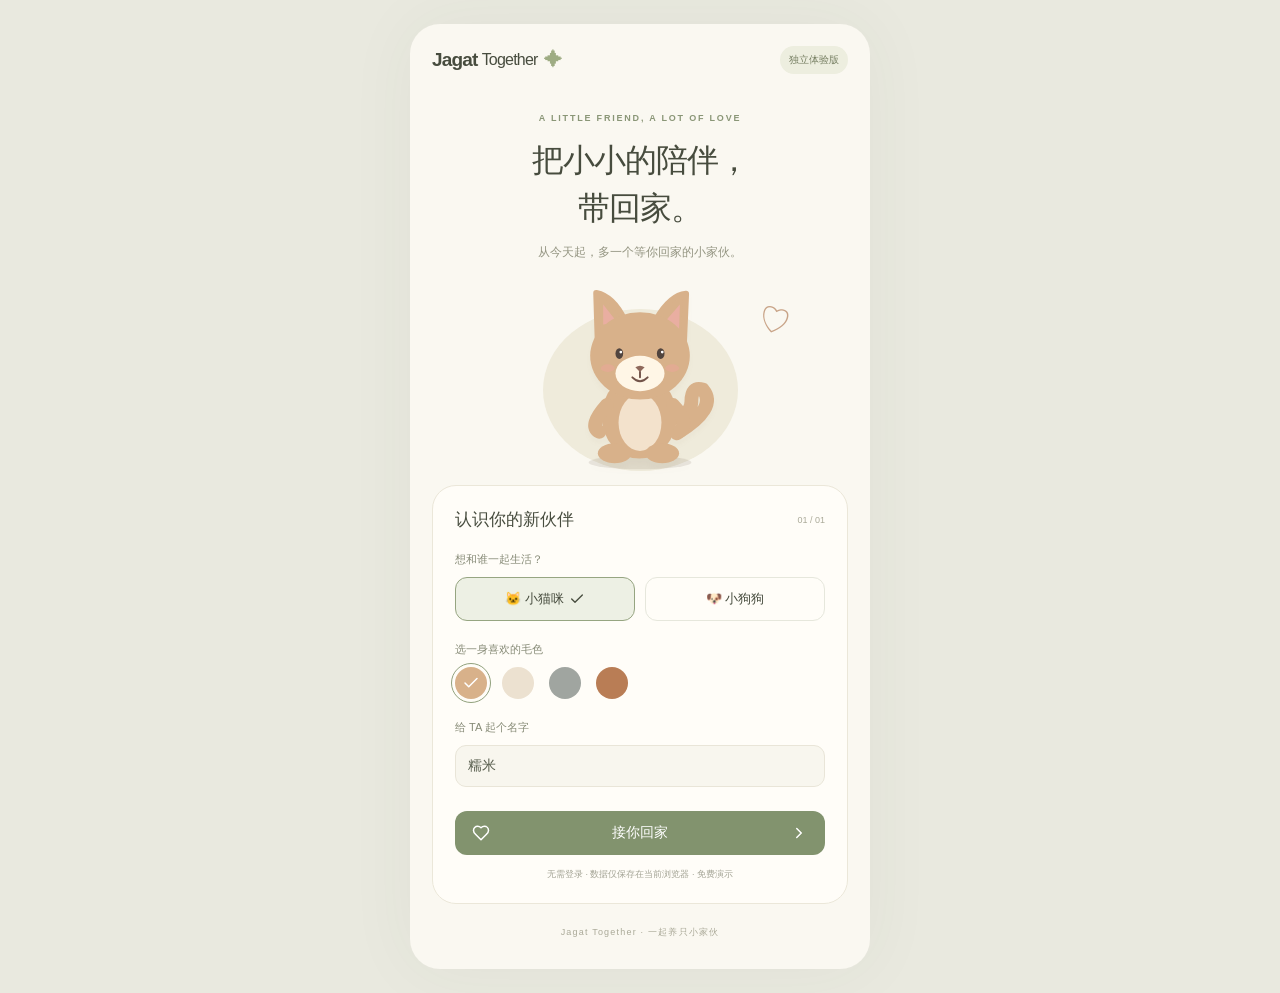
==== index.html @ ad81de08 "Publish Jagat Together phase-one H5 demo" ====
<!doctype html><html lang="zh-CN"><head><meta charset="UTF-8"/><meta name="viewport" content="width=device-width, initial-scale=1, viewport-fit=cover"/><meta name="theme-color" content="#f7f3e9"/><title>Jagat Together · 一起养只小家伙</title>  <script type="module" crossorigin src="./assets/index-BxPzqxXN.js"></script>
  <link rel="stylesheet" crossorigin href="./assets/index-BTnsJNs8.css">
</head><body><div id="root"></div></body></html>
---- assets/index-BTnsJNs8.css ----
:root{font-family:Noto Sans SC,-apple-system,BlinkMacSystemFont,Segoe UI,sans-serif;color:#474c3e;background:#e9e9df;font-synthesis:none;font-weight:400;font-size:14px}*{box-sizing:border-box}body{margin:0}button,input{font:inherit}button{cursor:pointer;color:inherit;border:0;background:none;-webkit-tap-highlight-color:transparent;touch-action:manipulation}button:active{transform:scale(.97)}button:focus-visible,input:focus-visible{outline:3px solid #bc8550;outline-offset:3px}button:disabled{opacity:.5;cursor:default}h1,h2,h3,p{margin:0}button svg{flex-shrink:0}.shell{max-width:460px;margin:auto;min-height:100dvh;background:#faf8f1;padding:22px 22px 110px;position:relative;overflow:hidden;box-shadow:0 0 70px #3e493d0d}header{display:flex;justify-content:space-between;align-items:center;margin-bottom:28px}.brand{padding:0;font-size:19px;font-weight:700;letter-spacing:-.8px;display:flex;align-items:center;gap:4px}.brand b{font-size:16px;font-weight:400}.brand i{color:#9eac83;font-style:normal;margin-left:2px}.demo{font-size:10px;padding:7px 9px;background:#edeedf;border-radius:20px;color:#788064}.eyebrow{color:#8a9677;font-size:9px;letter-spacing:1.8px;font-weight:600}h1{font-size:25px;font-weight:600;letter-spacing:-1px;line-height:1.5;margin-top:6px}.heading{margin-bottom:20px}.resources{display:flex;align-items:center;gap:13px;border:1px solid #e7e6da;background:#fffdf8;border-radius:15px;padding:12px;margin-bottom:18px;font-size:11px}.resources>span{display:flex;align-items:center;gap:5px;white-space:nowrap}.resources>span svg{color:#99a57e}.resources>span:nth-child(2) svg{color:#c6a360}.resources b{font-size:14px}.resources small{font-size:9px;color:#9a9c8b}.resources button{margin-left:auto;display:flex;align-items:center;gap:3px;padding:0;color:#a37e44;font-size:10px}.room{height:335px;border-radius:110px 110px 23px 23px;background:var(--wall);position:relative;overflow:hidden;border:6px solid #fffdf8;box-shadow:0 3px 15px #5c57360b}.room-label{position:absolute;top:15px;left:50%;transform:translate(-50%);font-size:10px;white-space:nowrap;background:#fff8;padding:5px 11px;border-radius:20px;z-index:3}.live-dot{display:inline-block;width:5px;height:5px;background:#8a9c73;border-radius:100%;margin-right:4px}.window{position:absolute;width:84px;height:100px;background:#dae8e5;left:39px;top:61px;border:7px solid #fff8ea;border-radius:40px 40px 3px 3px;overflow:hidden;box-shadow:3px 4px #a78a5c15}.window:after{content:"";position:absolute;top:0;right:0;bottom:0;left:0;background:linear-gradient(90deg,transparent 46%,#fff8ea 46%,#fff8ea 54%,transparent 54%),linear-gradient(transparent 54%,#fff8ea 54%,#fff8ea 61%,transparent 61%)}.sun{width:24px;height:24px;background:#edcd8f;border-radius:50%;position:absolute;right:5px;top:14px}.hill{position:absolute;bottom:-20px;left:-14px;width:90px;height:54px;background:#b3c9b0;border-radius:50%}.wall-art{position:absolute;top:84px;right:44px;transform:rotate(5deg);background:#fff8e9;border:4px solid #c5ab86;padding:9px 10px;color:#9b8c70;font-size:10px;text-align:center}.wall-art b{font-family:Georgia,serif;font-size:21px;font-weight:400}.wall-art svg{display:block;margin:3px auto;color:#be9876}.floor{position:absolute;top:64%;inset-inline:0;bottom:0;background:repeating-linear-gradient(90deg,#dbc7a250 0,#dbc7a250 1px,transparent 1px,transparent 65px),#e5d4b8;border-top:3px solid #d6c4a8}.rug{position:absolute;bottom:20px;left:15%;width:71%;height:62px;border-radius:50%;background:var(--rug);border:4px double #fff6}.bed{position:absolute;right:13px;bottom:65px;width:85px;height:36px;background:var(--bed);border-radius:50%;border:9px solid #ffffff30;box-shadow:0 6px #6f5c381c}.furnishing{position:absolute;left:18px;bottom:82px;z-index:1}.plant{font-size:49px;line-height:1}.plant div{width:30px;height:33px;background:#b68567;position:relative;left:18px;top:-9px;border-radius:2px 2px 10px 10px}.bookshelf{font-size:21px;background:#bd9470;border:5px solid #a87f5c;line-height:1.5;box-shadow:0 6px #8c7142}.lamp{font-size:45px;color:#b7975e;text-align:center;line-height:.75}.room-pet{position:absolute;width:178px;bottom:44px;left:50%;transform:translate(-50%);padding:0;z-index:2}.room-pet:active{transform:translate(-50%) scale(.97)}.pet{display:block;width:100%;overflow:visible;filter:drop-shadow(0 5px 2px #74663d08);transform-origin:50% 85%;animation:breathe 4s ease-in-out infinite}.pet-happy{animation:bounce .6s ease-in-out infinite}.pet-eat{animation:nibble .65s ease-in-out infinite}.pet-sleep{transform:translateY(6px) scaleY(.9);animation:none}.room-caption{position:absolute;bottom:13px;text-align:center;width:100%;font-size:10px;color:#7d725b}.sleep{position:absolute;right:12px;top:170px;background:#fff8;border-radius:50%;width:30px;height:30px;padding:6px;color:#8c9676}.pet-info{padding:19px 3px 0;display:flex;flex-wrap:wrap;align-items:center;justify-content:space-between}.pet-info h2{font-size:21px;font-weight:600}.pet-info h2 span{font-size:9px;padding:3px 8px;border-radius:12px;background:#e9eddc;color:#7f8f64;vertical-align:middle;margin-left:7px}.pet-info p{font-size:10px;color:#97998a;margin-top:4px}.growth-label{font-size:12px;color:#879776}.growth-label small{font-size:10px;color:#a5a899}.progress{height:6px;width:100%;background:#eaeade;margin-top:14px;border-radius:8px;overflow:hidden}.progress i{display:block;height:100%;background:#a4b18b;border-radius:8px;min-width:3px;transition:width .5s}.pet-info .growth-caption{width:100%;font-size:9px;margin-top:6px;display:flex;justify-content:space-between}.care-actions{display:grid;grid-template-columns:repeat(3,1fr);gap:9px;margin-top:22px}.care-actions button{background:#fffdf8;border:1px solid #ede9dd;border-radius:18px;padding:13px 3px;display:flex;align-items:center;flex-direction:column;gap:6px}.action-icon{width:43px;height:43px;border-radius:16px;display:grid;place-items:center}.orange{background:#f6e7d1;color:#b58c57}.pink{background:#f7e3dd;color:#c58f81}.green{background:#e7eddd;color:#899d74}.care-actions b{font-size:12px;font-weight:500}.care-actions small{font-size:9px;color:#9c9d90}.feature-card{display:flex;align-items:center;gap:12px;background:#eceddf;border:1px solid #e3e5d4;border-radius:17px;padding:15px;width:100%;margin-top:20px;text-align:left}.feature-card>span{font-size:36px;color:#a1ab7f}.feature-card b{font-size:12px;font-weight:500}.feature-card p{font-size:10px;color:#8c947b;margin-top:5px}.feature-card svg{margin-left:auto;color:#8e9979}.daily-note{display:flex;gap:10px;align-items:center;padding:20px 4px 0;color:#939581;font-size:10px;line-height:1.9}.daily-note>span{font-size:27px}.daily-note small{font-size:8px}footer{text-align:center;font-size:9px;letter-spacing:1.2px;color:#aaa998;margin-top:22px}nav{position:fixed;bottom:0;left:50%;transform:translate(-50%);width:min(100%,460px);padding:12px 18px max(14px,env(safe-area-inset-bottom));background:#fffdf8f5;-webkit-backdrop-filter:blur(16px);backdrop-filter:blur(16px);border-top:1px solid #eae9dc;display:flex;justify-content:space-around;z-index:10}nav button{position:relative;display:flex;flex-direction:column;align-items:center;gap:5px;font-size:10px;color:#a3a594;min-width:65px;padding:3px}nav button.active{color:#768664}nav i{position:absolute;top:-15px;width:20px;height:3px;background:#8d9b78;border-radius:3px}.intro{text-align:center;margin-top:34px}.intro h1{font-size:32px;line-height:1.5;margin-top:12px}.intro p{font-size:12px;color:#949582;margin-top:12px}.adopt-preview{height:224px;position:relative;display:grid;place-items:center}.adopt-preview .pet{width:184px;z-index:1}.halo{position:absolute;width:195px;height:162px;border-radius:50%;background:#efebdb;bottom:14px}.tiny-heart{position:absolute;font-size:32px;right:58px;top:38px;color:#c8a387;transform:rotate(15deg)}.adopt-card{background:#fffdf8;border:1px solid #ebe7d9;border-radius:24px;padding:22px}.adopt-card h2{font-size:17px;display:flex;justify-content:space-between;align-items:center}.adopt-card h2 span{font-size:9px;color:#aaa998;font-weight:400}.adopt-card label{display:block;font-size:11px;color:#878b77;margin-top:21px;margin-bottom:10px}.species{display:flex;gap:10px}.species button{flex:1;border:1px solid #e6e7dc;padding:12px 6px;border-radius:12px;font-size:13px;display:flex;gap:5px;align-items:center;justify-content:center}.species .chosen{border-color:#96a581;background:#edf0e4}.colors{display:flex;gap:15px}.colors button{width:32px;height:32px;border-radius:50%;display:grid;place-items:center;color:#fff;outline-offset:3px}.colors button[aria-pressed=true]{outline:1px solid #91a17d}input{width:100%;background:#f8f6ee;border:1px solid #e9e5d8;border-radius:11px;padding:12px;color:#555b4b}.primary{display:flex;align-items:center;justify-content:center;gap:8px;background:#82936e;color:#fff;border-radius:12px;padding:13px 17px;font-size:12px}.adopt-button{width:100%;margin-top:24px;font-size:14px}.adopt-button svg:last-child{margin-left:auto}.adopt-button svg:first-child{margin-right:auto}.fine{font-size:9px;color:#a3a394;text-align:center;margin-top:13px}.adoption{padding-bottom:30px}.showcase{height:285px;background:#efeede;border:5px solid #fffdf8;border-radius:24px;position:relative;overflow:hidden;background-image:radial-gradient(#ffffff66 1px,transparent 1px);background-size:15px 15px}.showcase-label{position:absolute;top:14px;left:15px;font-size:10px;letter-spacing:1px;color:#97987e}.showcase-label span{margin-left:5px}.display-pet{position:absolute;width:185px;left:50%;transform:translate(-50%);bottom:27px;z-index:2}.preview-tag{position:absolute;bottom:10px;left:50%;transform:translate(-50%);border-radius:15px;background:#fff9;padding:5px 12px;font-size:9px;color:#8b8c77;white-space:nowrap;z-index:3}.preview-rug{position:absolute;width:240px;height:62px;bottom:36px;left:50%;transform:translate(-50%);border-radius:50%}.preview-decor{position:absolute;bottom:78px;left:19px;font-size:49px}.preview-bed{position:absolute;bottom:69px;right:13px;width:76px;height:34px;border-radius:50%;border:7px solid #fff4}.shop-title{display:flex;align-items:center;justify-content:space-between;margin:24px 0 16px}.shop-title h2{font-size:17px;font-weight:500}.shop-title>span{font-size:8px;color:#999b87}.tabs{display:flex;gap:8px;margin-bottom:17px}.tabs button{font-size:11px;padding:8px 20px;border-radius:20px;background:#eeeee3;color:#939782}.tabs button.active{background:#83936e;color:#fff}.items{display:grid;grid-template-columns:repeat(3,minmax(0,1fr));gap:10px}.item{padding:0;text-align:left;min-width:0;border-radius:14px}.item-visual{height:101px;border:2px solid transparent;border-radius:15px;display:grid;place-items:center;position:relative}.item.selected .item-visual{border-color:#83936e}.item-visual>span{font-size:37px}.item-visual em{position:absolute;bottom:5px;right:5px;font-size:8px;font-style:normal;background:#fff9;padding:3px 5px;border-radius:8px;color:#7d8b66;display:flex;align-items:center;gap:2px}.item>b{display:block;font-size:11px;font-weight:500;margin:9px 0 5px 3px}.item>small{font-size:9px;color:#a39878;margin-left:3px;display:flex;align-items:center;gap:3px}.selection{display:flex;align-items:center;justify-content:space-between;gap:10px;background:#f1f0e4;padding:14px;border-radius:16px;margin-top:22px}.selection b{display:block;font-size:12px}.selection small{display:block;font-size:9px;color:#929681;margin-top:5px}.selection .primary{padding:12px;font-size:11px}.shop-hint{font-size:10px;text-align:center;color:#989d85;margin-top:24px}.text-button{display:block;margin:16px auto 0;font-size:11px;text-decoration:underline;color:#8c937c;min-height:32px}.toast{position:fixed;bottom:100px;left:50%;transform:translate(-50%);background:#48543feb;color:#fff;padding:13px 19px;border-radius:14px;font-size:12px;z-index:30;max-width:calc(100% - 36px);width:max-content;box-shadow:0 8px 30px #26352322;animation:appear .2s ease-out}.overlay{position:fixed;top:0;right:0;bottom:0;left:0;background:#343d3659;-webkit-backdrop-filter:blur(4px);backdrop-filter:blur(4px);z-index:40;display:flex;align-items:center;justify-content:center;padding:22px}.modal{position:relative;width:100%;max-width:380px;background:#faf8f1;padding:28px;border-radius:25px;max-height:85dvh;overflow:auto}.close{position:absolute;top:12px;right:12px;padding:7px}.modal h2{font-size:23px;margin:10px 0 18px}.modal p{font-size:12px;color:#858975;line-height:1.9;margin:10px 0}.modal h3{font-size:13px;margin-top:20px}.modal ul{padding-left:16px;font-size:11px;color:#8a8d7a;line-height:2}.modal .primary{width:100%;margin-top:20px}.save-warning{font-size:12px;background:#f6dfce;padding:12px;border-radius:10px;margin-top:15px}@keyframes breathe{50%{transform:scale(1.018,1.012)}}@keyframes bounce{50%{transform:translateY(-8px) rotate(2deg)}}@keyframes nibble{50%{transform:rotate(-3deg) translateY(4px)}}@keyframes appear{0%{opacity:0;bottom:90px}}@media(min-width:600px){.shell{margin:24px auto;border-radius:30px;min-height:calc(100dvh - 48px)}nav{border-radius:22px 22px 0 0}}@media(max-width:350px){.shell{padding-inline:15px}h1{font-size:22px}.resources{gap:8px;padding:10px 8px}.resources>span{gap:3px;font-size:10px}.resources small{display:none}.room{height:308px}.shop-title>span{font-size:7px}.tabs button{padding:8px 16px}.selection{padding:10px}.selection small{font-size:8px}.item-visual{height:87px}}@media(prefers-reduced-motion:reduce){*,*:before,*:after{animation:none!important;transition:none!important;scroll-behavior:auto!important}}
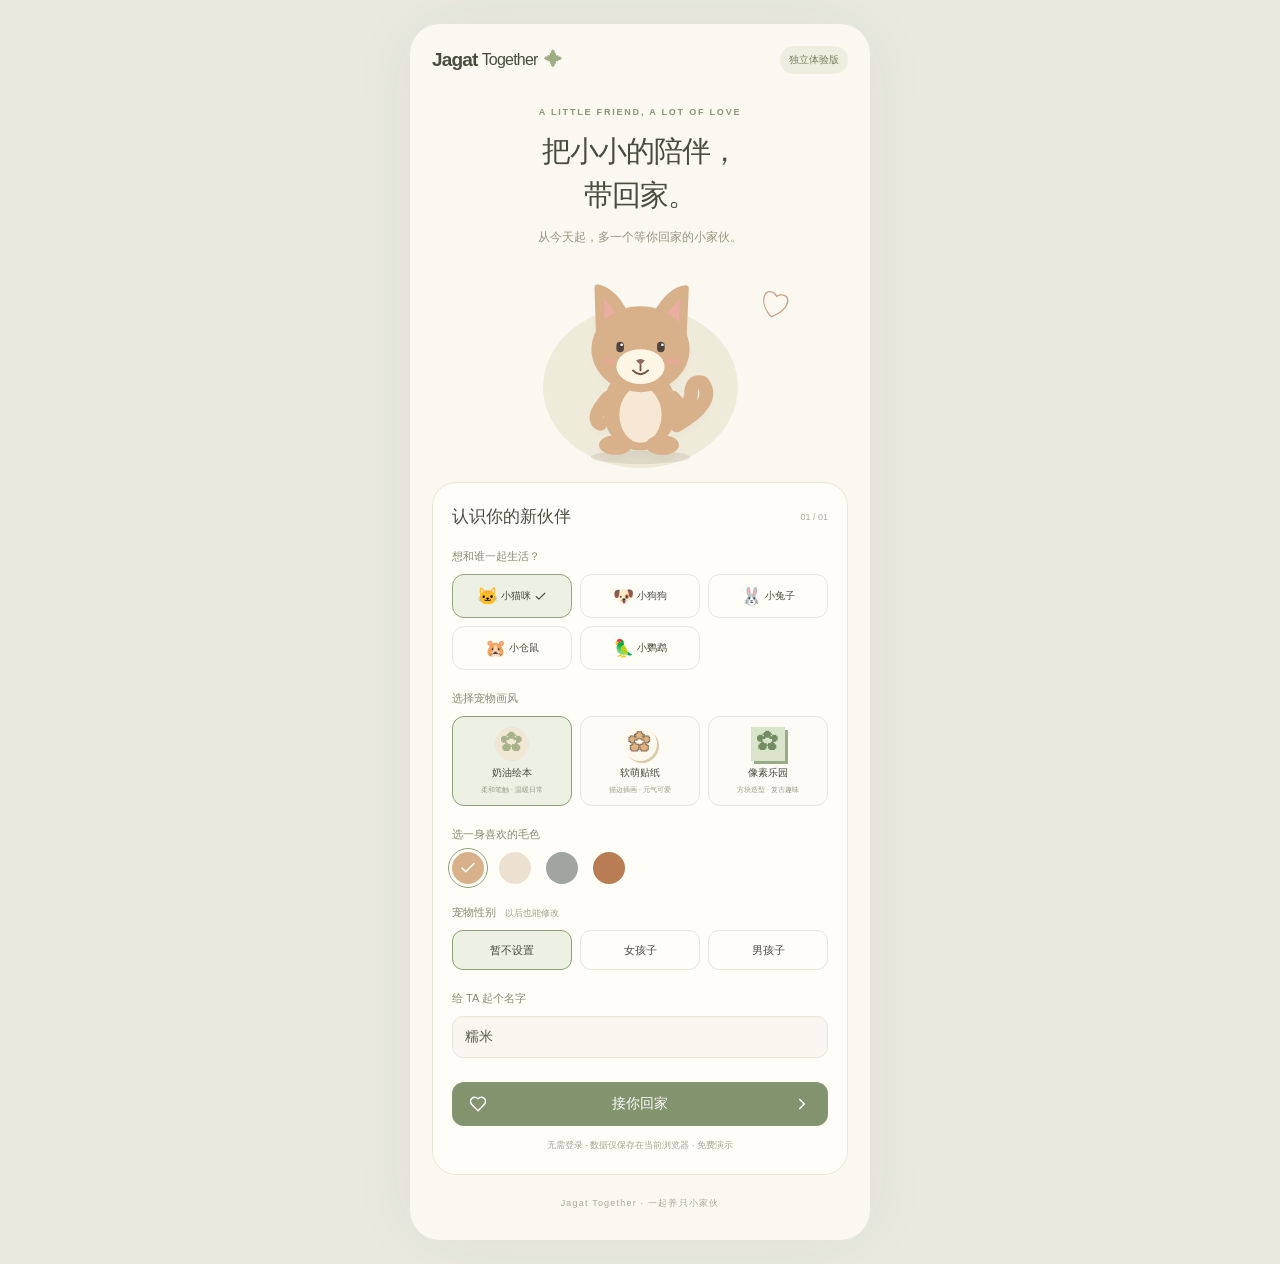
==== commit 7716edc9: "Add pet profiles, expressive care, fitting showcase and local share cards" ====
--- a/index.html
+++ b/index.html
@@ -1,3 +1,3 @@
-<!doctype html><html lang="zh-CN"><head><meta charset="UTF-8"/><meta name="viewport" content="width=device-width, initial-scale=1, viewport-fit=cover"/><meta name="theme-color" content="#f7f3e9"/><title>Jagat Together · 一起养只小家伙</title>  <script type="module" crossorigin src="./assets/index-BxPzqxXN.js"></script>
-  <link rel="stylesheet" crossorigin href="./assets/index-BTnsJNs8.css">
+<!doctype html><html lang="zh-CN"><head><meta charset="UTF-8"/><meta name="viewport" content="width=device-width, initial-scale=1, viewport-fit=cover"/><meta name="theme-color" content="#f7f3e9"/><title>Jagat Together · 一起养只小家伙</title>  <script type="module" crossorigin src="./assets/index-BK2JD2uq.js"></script>
+  <link rel="stylesheet" crossorigin href="./assets/index-BMhVjjHd.css">
 </head><body><div id="root"></div></body></html>
--- a/assets/index-BMhVjjHd.css
+++ b/assets/index-BMhVjjHd.css
@@ -0,0 +1 @@
+:root{font-family:Noto Sans SC,-apple-system,BlinkMacSystemFont,Segoe UI,sans-serif;color:#474c3e;background:#e9e9df;font-synthesis:none;font-weight:400;font-size:14px}*{box-sizing:border-box}body{margin:0}button,input{font:inherit}button{cursor:pointer;color:inherit;border:0;background:none;-webkit-tap-highlight-color:transparent;touch-action:manipulation}button:active{transform:scale(.97)}button:focus-visible,input:focus-visible{outline:3px solid #bc8550;outline-offset:3px}button:disabled{opacity:.5;cursor:default}h1,h2,h3,p{margin:0}button svg{flex-shrink:0}.shell{max-width:460px;margin:auto;min-height:100dvh;background:#faf8f1;padding:22px 22px 110px;position:relative;overflow:hidden;box-shadow:0 0 70px #3e493d0d}header{display:flex;justify-content:space-between;align-items:center;margin-bottom:28px}.brand{padding:0;font-size:19px;font-weight:700;letter-spacing:-.8px;display:flex;align-items:center;gap:4px}.brand b{font-size:16px;font-weight:400}.brand i{color:#9eac83;font-style:normal;margin-left:2px}.demo{font-size:10px;padding:7px 9px;background:#edeedf;border-radius:20px;color:#788064}.eyebrow{color:#8a9677;font-size:9px;letter-spacing:1.8px;font-weight:600}h1{font-size:25px;font-weight:600;letter-spacing:-1px;line-height:1.5;margin-top:6px}.heading{margin-bottom:20px}.resources{display:flex;align-items:center;gap:13px;border:1px solid #e7e6da;background:#fffdf8;border-radius:15px;padding:12px;margin-bottom:18px;font-size:11px}.resources>span{display:flex;align-items:center;gap:5px;white-space:nowrap}.resources>span svg{color:#99a57e}.resources>span:nth-child(2) svg{color:#c6a360}.resources b{font-size:14px}.resources small{font-size:9px;color:#9a9c8b}.resources button{margin-left:auto;display:flex;align-items:center;gap:3px;padding:0;color:#a37e44;font-size:10px}.room{height:335px;border-radius:110px 110px 23px 23px;background:var(--wall);position:relative;overflow:hidden;border:6px solid #fffdf8;box-shadow:0 3px 15px #5c57360b}.room-label{position:absolute;top:15px;left:50%;transform:translate(-50%);font-size:10px;white-space:nowrap;background:#fff8;padding:5px 11px;border-radius:20px;z-index:3}.live-dot{display:inline-block;width:5px;height:5px;background:#8a9c73;border-radius:100%;margin-right:4px}.window{position:absolute;width:84px;height:100px;background:#dae8e5;left:39px;top:61px;border:7px solid #fff8ea;border-radius:40px 40px 3px 3px;overflow:hidden;box-shadow:3px 4px #a78a5c15}.window:after{content:"";position:absolute;top:0;right:0;bottom:0;left:0;background:linear-gradient(90deg,transparent 46%,#fff8ea 46%,#fff8ea 54%,transparent 54%),linear-gradient(transparent 54%,#fff8ea 54%,#fff8ea 61%,transparent 61%)}.sun{width:24px;height:24px;background:#edcd8f;border-radius:50%;position:absolute;right:5px;top:14px}.hill{position:absolute;bottom:-20px;left:-14px;width:90px;height:54px;background:#b3c9b0;border-radius:50%}.wall-art{position:absolute;top:84px;right:44px;transform:rotate(5deg);background:#fff8e9;border:4px solid #c5ab86;padding:9px 10px;color:#9b8c70;font-size:10px;text-align:center}.wall-art b{font-family:Georgia,serif;font-size:21px;font-weight:400}.wall-art svg{display:block;margin:3px auto;color:#be9876}.floor{position:absolute;top:64%;inset-inline:0;bottom:0;background:repeating-linear-gradient(90deg,#dbc7a250 0,#dbc7a250 1px,transparent 1px,transparent 65px),#e5d4b8;border-top:3px solid #d6c4a8}.rug{position:absolute;bottom:20px;left:15%;width:71%;height:62px;border-radius:50%;background:var(--rug);border:4px double #fff6}.bed{position:absolute;right:13px;bottom:65px;width:85px;height:36px;background:var(--bed);border-radius:50%;border:9px solid #ffffff30;box-shadow:0 6px #6f5c381c}.furnishing{position:absolute;left:18px;bottom:82px;z-index:1}.plant{font-size:49px;line-height:1}.plant div{width:30px;height:33px;background:#b68567;position:relative;left:18px;top:-9px;border-radius:2px 2px 10px 10px}.bookshelf{font-size:21px;background:#bd9470;border:5px solid #a87f5c;line-height:1.5;box-shadow:0 6px #8c7142}.lamp{font-size:45px;color:#b7975e;text-align:center;line-height:.75}.room-pet{position:absolute;width:178px;bottom:44px;left:50%;transform:translate(-50%);padding:0;z-index:2}.room-pet:active{transform:translate(-50%) scale(.97)}.pet{display:block;width:100%;overflow:visible;filter:drop-shadow(0 5px 2px #74663d08);transform-origin:50% 85%;animation:breathe 4s ease-in-out infinite}.pet-happy{animation:bounce .6s ease-in-out infinite}.pet-eat{animation:nibble .65s ease-in-out infinite}.pet-sleep{transform:translateY(6px) scaleY(.9);animation:none}.room-caption{position:absolute;bottom:13px;text-align:center;width:100%;font-size:10px;color:#7d725b}.sleep{position:absolute;right:12px;top:170px;background:#fff8;border-radius:50%;width:30px;height:30px;padding:6px;color:#8c9676}.pet-info{padding:19px 3px 0;display:flex;flex-wrap:wrap;align-items:center;justify-content:space-between}.pet-info h2{font-size:21px;font-weight:600}.pet-info h2 span{font-size:9px;padding:3px 8px;border-radius:12px;background:#e9eddc;color:#7f8f64;vertical-align:middle;margin-left:7px}.pet-info p{font-size:10px;color:#97998a;margin-top:4px}.growth-label{font-size:12px;color:#879776}.growth-label small{font-size:10px;color:#a5a899}.progress{height:6px;width:100%;background:#eaeade;margin-top:14px;border-radius:8px;overflow:hidden}.progress i{display:block;height:100%;background:#a4b18b;border-radius:8px;min-width:3px;transition:width .5s}.pet-info .growth-caption{width:100%;font-size:9px;margin-top:6px;display:flex;justify-content:space-between}.care-actions{display:grid;grid-template-columns:repeat(3,1fr);gap:9px;margin-top:22px}.care-actions button{background:#fffdf8;border:1px solid #ede9dd;border-radius:18px;padding:13px 3px;display:flex;align-items:center;flex-direction:column;gap:6px}.action-icon{width:43px;height:43px;border-radius:16px;display:grid;place-items:center}.orange{background:#f6e7d1;color:#b58c57}.pink{background:#f7e3dd;color:#c58f81}.green{background:#e7eddd;color:#899d74}.care-actions b{font-size:12px;font-weight:500}.care-actions small{font-size:9px;color:#9c9d90}.feature-card{display:flex;align-items:center;gap:12px;background:#eceddf;border:1px solid #e3e5d4;border-radius:17px;padding:15px;width:100%;margin-top:20px;text-align:left}.feature-card>span{font-size:36px;color:#a1ab7f}.feature-card b{font-size:12px;font-weight:500}.feature-card p{font-size:10px;color:#8c947b;margin-top:5px}.feature-card svg{margin-left:auto;color:#8e9979}.daily-note{display:flex;gap:10px;align-items:center;padding:20px 4px 0;color:#939581;font-size:10px;line-height:1.9}.daily-note>span{font-size:27px}.daily-note small{font-size:8px}footer{text-align:center;font-size:9px;letter-spacing:1.2px;color:#aaa998;margin-top:22px}nav{position:fixed;bottom:0;left:50%;transform:translate(-50%);width:min(100%,460px);padding:12px 18px max(14px,env(safe-area-inset-bottom));background:#fffdf8f5;-webkit-backdrop-filter:blur(16px);backdrop-filter:blur(16px);border-top:1px solid #eae9dc;display:flex;justify-content:space-around;z-index:10}nav button{position:relative;display:flex;flex-direction:column;align-items:center;gap:5px;font-size:10px;color:#a3a594;min-width:65px;padding:3px}nav button.active{color:#768664}nav i{position:absolute;top:-15px;width:20px;height:3px;background:#8d9b78;border-radius:3px}.intro{text-align:center;margin-top:34px}.intro h1{font-size:32px;line-height:1.5;margin-top:12px}.intro p{font-size:12px;color:#949582;margin-top:12px}.adopt-preview{height:224px;position:relative;display:grid;place-items:center}.adopt-preview .pet{width:184px;z-index:1}.halo{position:absolute;width:195px;height:162px;border-radius:50%;background:#efebdb;bottom:14px}.tiny-heart{position:absolute;font-size:32px;right:58px;top:38px;color:#c8a387;transform:rotate(15deg)}.adopt-card{background:#fffdf8;border:1px solid #ebe7d9;border-radius:24px;padding:22px}.adopt-card h2{font-size:17px;display:flex;justify-content:space-between;align-items:center}.adopt-card h2 span{font-size:9px;color:#aaa998;font-weight:400}.adopt-card label{display:block;font-size:11px;color:#878b77;margin-top:21px;margin-bottom:10px}.species{display:flex;gap:10px}.species button{flex:1;border:1px solid #e6e7dc;padding:12px 6px;border-radius:12px;font-size:13px;display:flex;gap:5px;align-items:center;justify-content:center}.species .chosen{border-color:#96a581;background:#edf0e4}.colors{display:flex;gap:15px}.colors button{width:32px;height:32px;border-radius:50%;display:grid;place-items:center;color:#fff;outline-offset:3px}.colors button[aria-pressed=true]{outline:1px solid #91a17d}input{width:100%;background:#f8f6ee;border:1px solid #e9e5d8;border-radius:11px;padding:12px;color:#555b4b}.primary{display:flex;align-items:center;justify-content:center;gap:8px;background:#82936e;color:#fff;border-radius:12px;padding:13px 17px;font-size:12px}.adopt-button{width:100%;margin-top:24px;font-size:14px}.adopt-button svg:last-child{margin-left:auto}.adopt-button svg:first-child{margin-right:auto}.fine{font-size:9px;color:#a3a394;text-align:center;margin-top:13px}.adoption{padding-bottom:30px}.showcase{height:285px;background:#efeede;border:5px solid #fffdf8;border-radius:24px;position:relative;overflow:hidden;background-image:radial-gradient(#ffffff66 1px,transparent 1px);background-size:15px 15px}.showcase-label{position:absolute;top:14px;left:15px;font-size:10px;letter-spacing:1px;color:#97987e}.showcase-label span{margin-left:5px}.display-pet{position:absolute;width:185px;left:50%;transform:translate(-50%);bottom:27px;z-index:2}.preview-tag{position:absolute;bottom:10px;left:50%;transform:translate(-50%);border-radius:15px;background:#fff9;padding:5px 12px;font-size:9px;color:#8b8c77;white-space:nowrap;z-index:3}.preview-rug{position:absolute;width:240px;height:62px;bottom:36px;left:50%;transform:translate(-50%);border-radius:50%}.preview-decor{position:absolute;bottom:78px;left:19px;font-size:49px}.preview-bed{position:absolute;bottom:69px;right:13px;width:76px;height:34px;border-radius:50%;border:7px solid #fff4}.shop-title{display:flex;align-items:center;justify-content:space-between;margin:24px 0 16px}.shop-title h2{font-size:17px;font-weight:500}.shop-title>span{font-size:8px;color:#999b87}.tabs{display:flex;gap:8px;margin-bottom:17px}.tabs button{font-size:11px;padding:8px 20px;border-radius:20px;background:#eeeee3;color:#939782}.tabs button.active{background:#83936e;color:#fff}.items{display:grid;grid-template-columns:repeat(3,minmax(0,1fr));gap:10px}.item{padding:0;text-align:left;min-width:0;border-radius:14px}.item-visual{height:101px;border:2px solid transparent;border-radius:15px;display:grid;place-items:center;position:relative}.item.selected .item-visual{border-color:#83936e}.item-visual>span{font-size:37px}.item-visual em{position:absolute;bottom:5px;right:5px;font-size:8px;font-style:normal;background:#fff9;padding:3px 5px;border-radius:8px;color:#7d8b66;display:flex;align-items:center;gap:2px}.item>b{display:block;font-size:11px;font-weight:500;margin:9px 0 5px 3px}.item>small{font-size:9px;color:#a39878;margin-left:3px;display:flex;align-items:center;gap:3px}.selection{display:flex;align-items:center;justify-content:space-between;gap:10px;background:#f1f0e4;padding:14px;border-radius:16px;margin-top:22px}.selection b{display:block;font-size:12px}.selection small{display:block;font-size:9px;color:#929681;margin-top:5px}.selection .primary{padding:12px;font-size:11px}.shop-hint{font-size:10px;text-align:center;color:#989d85;margin-top:24px}.text-button{display:block;margin:16px auto 0;font-size:11px;text-decoration:underline;color:#8c937c;min-height:32px}.toast{position:fixed;bottom:100px;left:50%;transform:translate(-50%);background:#48543feb;color:#fff;padding:13px 19px;border-radius:14px;font-size:12px;z-index:30;max-width:calc(100% - 36px);width:max-content;box-shadow:0 8px 30px #26352322;animation:appear .2s ease-out}.overlay{position:fixed;top:0;right:0;bottom:0;left:0;background:#343d3659;-webkit-backdrop-filter:blur(4px);backdrop-filter:blur(4px);z-index:40;display:flex;align-items:center;justify-content:center;padding:22px}.modal{position:relative;width:100%;max-width:380px;background:#faf8f1;padding:28px;border-radius:25px;max-height:85dvh;overflow:auto}.close{position:absolute;top:12px;right:12px;padding:7px}.modal h2{font-size:23px;margin:10px 0 18px}.modal p{font-size:12px;color:#858975;line-height:1.9;margin:10px 0}.modal h3{font-size:13px;margin-top:20px}.modal ul{padding-left:16px;font-size:11px;color:#8a8d7a;line-height:2}.modal .primary{width:100%;margin-top:20px}.save-warning{font-size:12px;background:#f6dfce;padding:12px;border-radius:10px;margin-top:15px}@keyframes breathe{50%{transform:scale(1.018,1.012)}}@keyframes bounce{50%{transform:translateY(-8px) rotate(2deg)}}@keyframes nibble{50%{transform:rotate(-3deg) translateY(4px)}}@keyframes appear{0%{opacity:0;bottom:90px}}@media(min-width:600px){.shell{margin:24px auto;border-radius:30px;min-height:calc(100dvh - 48px)}nav{border-radius:22px 22px 0 0}}@media(max-width:350px){.shell{padding-inline:15px}h1{font-size:22px}.resources{gap:8px;padding:10px 8px}.resources>span{gap:3px;font-size:10px}.resources small{display:none}.room{height:308px}.shop-title>span{font-size:7px}.tabs button{padding:8px 16px}.selection{padding:10px}.selection small{font-size:8px}.item-visual{height:87px}}@media(prefers-reduced-motion:reduce){*,*:before,*:after{animation:none!important;transition:none!important;scroll-behavior:auto!important}}fieldset{border:0;padding:0;margin:21px 0 0;min-width:0}legend{font-size:11px;color:#878b77;margin-bottom:10px;padding:0}legend>span{font-size:9px;color:#a2a38f;margin-left:6px}.species-grid{display:grid;grid-template-columns:repeat(3,minmax(0,1fr));gap:8px}.species-grid button{font-size:10px;min-height:44px;padding:10px 3px;gap:3px}.species-grid button>span{font-size:17px}.style-options{display:grid;grid-template-columns:repeat(3,minmax(0,1fr));gap:8px}.style-options button{border:1px solid #e8e6db;border-radius:12px;padding:10px 3px;min-width:0;display:flex;flex-direction:column;align-items:center;gap:5px;background:#fcfbf5}.style-options button.chosen,.gender-options button.chosen{border-color:#8c9f7a;background:#edf1e4}.style-options b{font-size:10px;font-weight:500}.style-options small{font-size:7px;color:#9a9b88;white-space:nowrap}.style-swatch{font-size:22px;color:#a7b18a;width:34px;height:34px;background:#f0e7d5;border-radius:50%;display:grid;place-items:center}.style-swatch.sticker{color:#e4b17b;background:#fff8ec;-webkit-text-stroke:1px #7d725f;filter:drop-shadow(2px 2px #dacbaa)}.style-swatch.pixel{font-family:monospace;background:#d9e4ca;border-radius:0;box-shadow:3px 3px #99ac83;color:#758c62}.gender-options{display:flex;gap:8px}.gender-options button{flex:1;min-height:40px;font-size:11px;border:1px solid #e8e6db;border-radius:11px}.profile-edit{font-size:10px;color:#80916d;background:#edf0e3;padding:9px 10px;border-radius:12px;display:flex;align-items:center;gap:3px;min-height:38px}.pet-info .profile-summary{width:100%;color:#87917a;font-size:9px;margin-top:8px}.profile-modal{max-width:410px;padding:24px}.profile-modal h2{margin-bottom:7px}.profile-modal>p{font-size:10px;line-height:1.8;margin:0}.profile-preview{display:grid;place-items:center;background:#eeeddf;border-radius:17px;height:120px;margin-top:14px}.profile-preview .pet{height:112px;width:auto;animation:none}.profile-modal fieldset{margin-top:17px}.profile-modal label{display:block;font-size:11px;color:#878b77;margin:18px 0 9px}.profile-buttons{display:flex;gap:10px;align-items:center;margin-top:20px;position:sticky;bottom:-24px;padding:10px 0;background:#faf8f1}.profile-buttons>.primary{margin:0;width:auto;flex:2}.profile-buttons>button:first-child{flex:1;min-height:44px;font-size:12px}.profile-modal .close{z-index:2}.adopt-preview{height:236px}.adopt-preview .pet{width:181px}.adoption .adopt-card{padding:22px 19px}.adoption .intro{margin-top:18px}.adoption .intro h1{font-size:29px}.room{height:393px}.room .window{top:104px}.room .wall-art{top:129px}.pet-speech{position:absolute;top:47px;left:28px;right:28px;z-index:4;text-align:center;color:#7c8569;font-size:10px;background:#fff9edee;border:1px solid #fffdf6;border-radius:13px;padding:9px 7px;line-height:1.6}.pet-speech:after{content:"";position:absolute;bottom:-6px;left:49%;border-left:6px solid transparent;border-right:6px solid transparent;border-top:7px solid #fff9ed}.pet-companion{position:absolute;left:50%;transform:translate(-50%);width:178px;bottom:43px;z-index:3}.room .room-pet{position:relative;left:auto;bottom:auto;transform:none;width:100%;padding:0;display:block}.room .room-pet:active{transform:scale(.98)}.head-growth{position:absolute;top:-22px;left:50%;transform:translate(-50%);white-space:nowrap;display:flex;align-items:center;gap:4px;background:#fffdf3f5;border:1px solid #d9e1c8;border-radius:20px;padding:5px 10px;color:#87986f;font-size:9px;z-index:4;box-shadow:0 3px 8px #506b3910}.head-growth b{font-size:12px}.head-growth span{font-size:8px;color:#8f967e}.room .sleep{top:193px}.room-caption{font-size:9px}.style-sticker .room{border-color:#fff;background-image:radial-gradient(#fff9 1.2px,transparent 1.2px);background-size:17px 17px;box-shadow:0 5px #ddd5c1}.art-sticker{filter:drop-shadow(2px 0 white) drop-shadow(-2px 0 white) drop-shadow(0 2px white) drop-shadow(0 -2px white) drop-shadow(0 5px #bfb29d55)}.style-pixel .room{border-radius:24px;border-width:5px;box-shadow:5px 5px #c9cdbb}.style-pixel .window{border-radius:0}.style-pixel .wall-art{transform:none}.style-pixel .head-growth,.style-pixel .pet-speech{border-radius:4px;box-shadow:2px 2px #a7b18a33}.style-pixel .adopt-preview .halo{border-radius:18px;box-shadow:5px 5px #d7ddc8}.style-sticker .adopt-preview .halo{border:3px dashed #fff;box-shadow:0 0 0 3px #dfd8bc}.art-pixel{shape-rendering:crispEdges}.pet-touch{animation:none}.pet-touch .pet-body{animation:snuggle 1s ease-in-out infinite;transform-origin:120px 230px}.petting-hand{animation:petting .8s ease-in-out infinite;transform-origin:123px 44px}.floating-hearts{animation:hearts 1.6s ease-out infinite}.pet-play{animation:none}.pet-play .pet-body{animation:play-hop .8s ease-in-out infinite;transform-origin:120px 260px}.pet-play .pet-paws{animation:paws .8s ease-in-out infinite;transform-origin:120px 180px}.play-ball{animation:ball 1.2s ease-in-out infinite;transform-origin:188px 252px}.play-sparkles{animation:twinkle .7s ease-in-out infinite}.pet-eat{animation:none}.pet-eat .pet-body{animation:meal .65s ease-in-out infinite;transform-origin:120px 260px}.food-bites{animation:bites .8s ease-out infinite}.chewing-mouth{animation:chew .4s ease-in-out infinite;transform-origin:120px 155px}.pet-sleep .pet-body{transform:translateY(10px) scaleY(.94);transform-origin:120px 260px}.pet-sleep{transform:none}.wardrobe .shop-title{margin:6px 0 16px}.wardrobe-layout{display:grid;grid-template-columns:minmax(0,1fr) minmax(135px,.9fr);gap:11px;align-items:stretch}.wardrobe-mirror{position:relative;background:#eeeede;border:4px solid #fffdf6;border-radius:70px 70px 19px 19px;min-width:0;min-height:410px;overflow:hidden;box-shadow:0 3px 12px #6f76580b}.mirror-caption{position:absolute;top:38px;font-size:7px;letter-spacing:.7px;text-align:center;width:100%;color:#969a7e;z-index:2}.mirror-arch{position:absolute;top:66px;right:12px;bottom:75px;left:12px;border:1px solid #d5d9bf;background:linear-gradient(#faf9f0,#e0e5d0);border-radius:100px 100px 8px 8px;box-shadow:inset 0 0 0 5px #fff5}.mirror-pet{position:absolute;bottom:97px;left:0;width:100%;z-index:2;padding:0 3px}.mirror-plinth{position:absolute;left:8%;right:8%;bottom:89px;height:24px;border-radius:50%;background:#d4d8bd;border:5px double #f7f8eb}.mirror-name{position:absolute;bottom:57px;width:100%;text-align:center;font-size:14px;letter-spacing:2px;color:#7a8669;overflow:hidden;text-overflow:ellipsis;white-space:nowrap;padding:0 10px}.fitting-status{position:absolute;bottom:22px;width:100%;text-align:center;font-size:8px;color:#8e967b}.fitting-status.unsaved{color:#b18b62}.wardrobe-products{min-width:0}.wardrobe-products .tabs{gap:5px;margin:0 0 10px;display:grid;grid-template-columns:1fr 1fr}.wardrobe-products .tabs button{min-height:40px;padding:8px 0;font-size:11px}.wardrobe-list{display:flex;flex-direction:column;gap:8px}.wardrobe-product{position:relative;display:flex;align-items:center;gap:5px;text-align:left;padding:10px 6px;border:1px solid #e8e7d9;border-radius:13px;background:#fffdf7;width:100%;min-height:91px}.wardrobe-product.selected{border-color:#899d72;background:#eef1e3;box-shadow:inset 0 0 0 1px #899d72}.garment-art{width:39px;flex:0 0 39px}.garment-art svg{display:block;width:100%;overflow:visible}.wardrobe-product b{display:block;font-size:10px;font-weight:500}.wardrobe-product small{display:flex;gap:2px;align-items:center;font-size:8px;color:#a19878;margin-top:5px;white-space:nowrap}.product-check{position:absolute;top:5px;right:5px;color:#82976d}.wardrobe-none{font-size:10px;min-height:44px;border:1px dashed #d8dccb;border-radius:12px;background:#f5f5ec;display:flex;align-items:center;justify-content:center;gap:5px;color:#8b9678}.wardrobe-none.selected{background:#e9eddb;border-color:#8d9d78}.wardrobe-confirm{display:flex;gap:8px;align-items:center;justify-content:space-between;margin-top:20px;padding:15px 12px;background:#edf0e1;border:1px solid #e3e7d4;border-radius:17px}.wardrobe-confirm b{display:block;font-size:12px;font-weight:500}.wardrobe-confirm p{font-size:8px;line-height:1.8;margin-top:5px;color:#90977c}.wardrobe-confirm .primary{padding:13px 11px;font-size:11px;white-space:nowrap;min-height:44px}.wardrobe-note{margin:13px 0;display:flex;align-items:center;gap:5px;justify-content:space-between}.wardrobe-note p{font-size:8px;color:#a0a38f;line-height:1.8}.wardrobe-note button{font-size:9px;display:flex;align-items:center;gap:4px;min-height:36px;padding:4px;color:#8e997a;white-space:nowrap}.style-sticker .wardrobe-mirror{border-color:#fff;box-shadow:0 4px #dcd8c3}.style-pixel .wardrobe-mirror,.style-pixel .mirror-arch{border-radius:12px}.style-pixel .wardrobe-mirror{box-shadow:4px 4px #cdd3bc}@keyframes snuggle{50%{transform:rotate(-5deg) translateY(3px)}}@keyframes petting{50%{transform:translate(-8px,9px) rotate(-8deg)}}@keyframes hearts{0%{opacity:0;transform:translateY(8px)}40%{opacity:1}to{opacity:0;transform:translateY(-14px)}}@keyframes play-hop{25%{transform:translate(-5px,-10px) rotate(-4deg)}75%{transform:translate(4px,-4px) rotate(4deg)}}@keyframes paws{50%{transform:rotate(-8deg)}}@keyframes ball{25%{transform:translate(-35px,-33px) rotate(-80deg)}75%{transform:translate(4px,-8px) rotate(45deg)}}@keyframes twinkle{50%{opacity:.35}}@keyframes meal{50%{transform:translateY(6px) rotate(-3deg)}}@keyframes bites{0%{opacity:1;transform:translateY(0)}to{opacity:0;transform:translateY(-47px)}}@keyframes chew{50%{transform:scaleY(.45)}}@media(max-width:350px){.room{height:371px}.pet-companion{width:169px;bottom:40px}.pet-speech{left:15px;right:15px;font-size:9px}.wardrobe-layout{gap:8px;grid-template-columns:minmax(0,1fr) 135px}.wardrobe-mirror{border-radius:56px 56px 16px 16px}.mirror-caption{font-size:6px}.mirror-arch{inset-inline:8px}.wardrobe-confirm{padding:12px 9px}.wardrobe-confirm b{font-size:11px}.wardrobe-confirm p{font-size:7px}.wardrobe-confirm .primary{font-size:10px;padding:12px 8px;gap:3px}.style-options small{font-size:6px}.species-grid button{font-size:9px}.adoption .adopt-card{padding:20px 14px}.profile-modal{padding:20px}.profile-buttons{bottom:-20px}}@media(prefers-reduced-motion:reduce){*,*:before,*:after{animation:none!important;transition:none!important}.pet-body,.petting-hand,.play-ball,.food-bites{transform:none!important}}.share-entry{display:flex;align-items:center;text-align:left;gap:10px;width:100%;background:#f2eee1;border:1px dashed #dad7be;border-radius:15px;padding:12px;margin-top:18px}.share-entry-icon{color:#a38d64;width:32px;height:32px;display:grid;place-items:center;background:#e8e2cd;border-radius:11px}.share-entry b{font-size:11px;font-weight:500}.share-entry p{font-size:8px;color:#a19c85;margin-top:4px}.share-entry>svg{margin-left:auto;color:#a39d83}.share-look{display:flex;align-items:center;justify-content:center;gap:7px;width:100%;border:1px dashed #c8d1b5;background:#f0f2e7;border-radius:12px;padding:12px;font-size:11px;color:#83966e;margin-top:15px;min-height:44px}.share-modal{padding:25px;max-width:380px}.share-modal h2{margin:9px 0 5px;font-size:23px}.share-modal>p{margin:5px 0 12px;font-size:10px}.share-source{position:absolute;width:240px;height:290px;visibility:hidden;pointer-events:none;overflow:hidden}.share-image{min-height:160px;max-width:235px;margin:15px auto;background:#f0eedf;border-radius:14px;overflow:hidden;box-shadow:0 5px 19px #68684814}.share-image img{display:block;width:100%;height:auto}.share-image>p{text-align:center;padding:45px 15px;font-size:11px;color:#8b937b}.share-actions{display:grid;grid-template-columns:repeat(3,minmax(0,1fr));gap:7px}.share-actions>button{display:flex;align-items:center;flex-direction:column;justify-content:center;gap:6px;border:1px solid #dedfce;border-radius:11px;min-height:58px;padding:8px 2px;font-size:10px;color:#859471;background:#f4f4e9}.share-actions>.primary{width:auto;margin:0;background:#83966f;color:#fff;border-color:#83966f}.share-link-label{font-size:9px;color:#969d86;display:block;margin:15px 0 6px}.share-modal input{font-size:10px;padding:10px}.share-modal .share-boundary{font-size:8px;color:#a4a38e;line-height:1.9;margin:12px 0 0}.share-overlay{z-index:42}.toast{z-index:60}.share-modal .close{z-index:2}
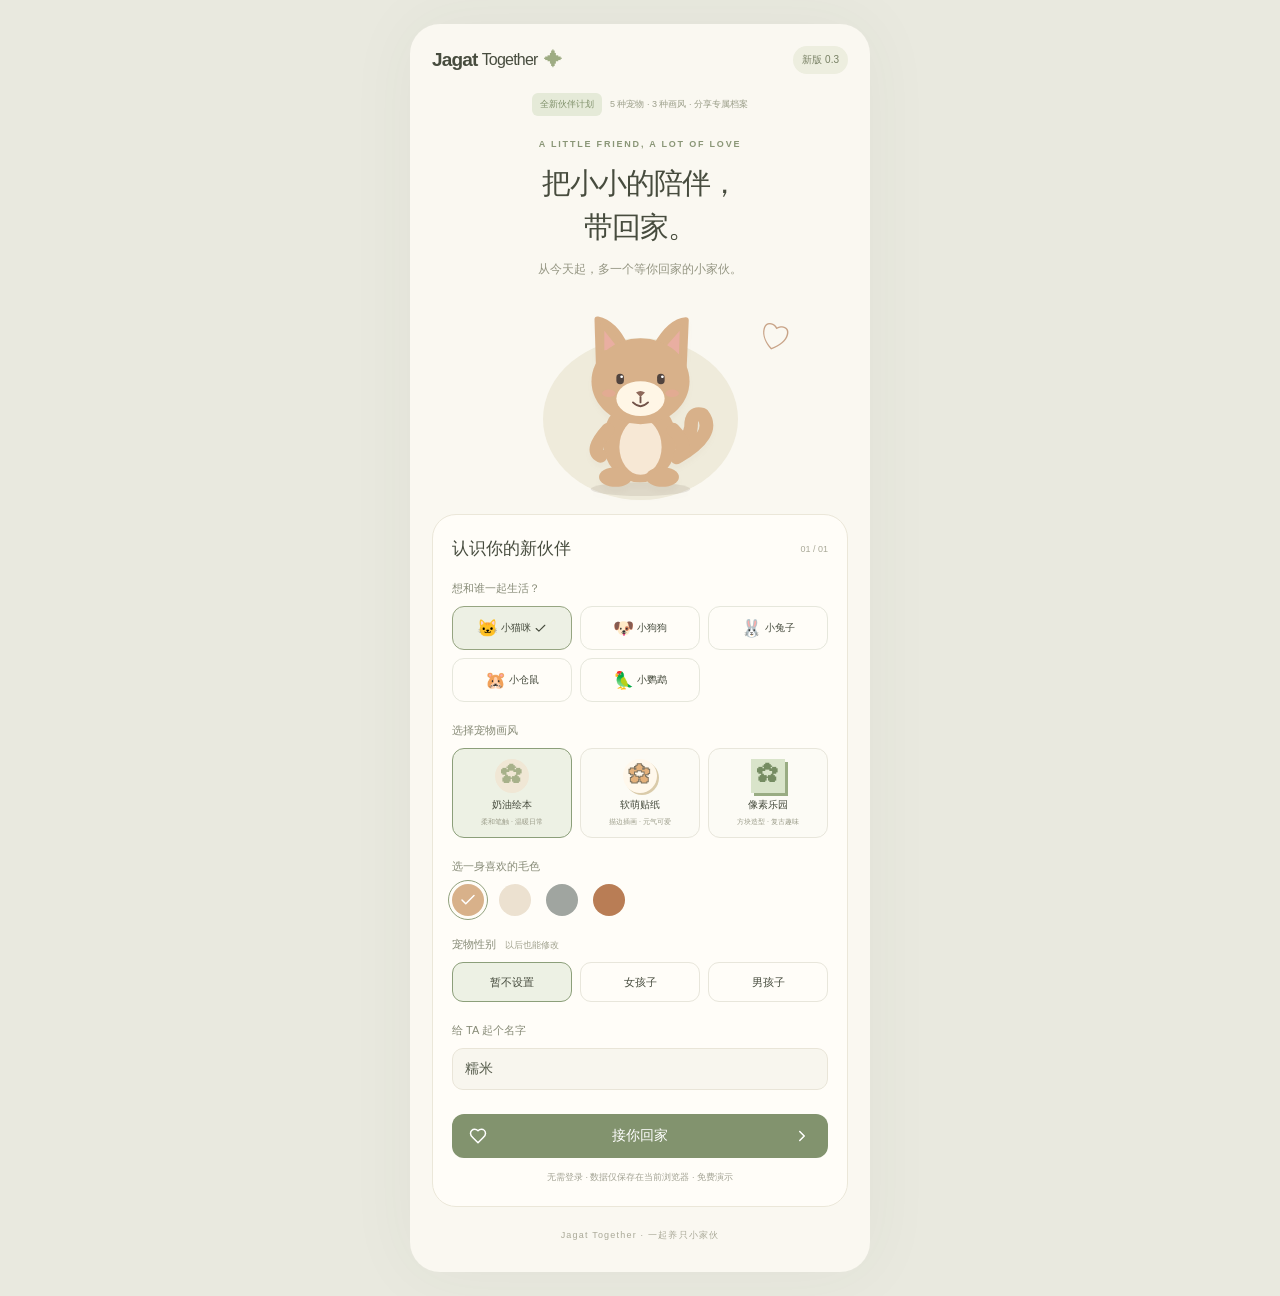
==== commit 1a471455: "Add explicit v0.3 entry and direct pet customization without clearing saves" ====
--- a/index.html
+++ b/index.html
@@ -1,3 +1,3 @@
-<!doctype html><html lang="zh-CN"><head><meta charset="UTF-8"/><meta name="viewport" content="width=device-width, initial-scale=1, viewport-fit=cover"/><meta name="theme-color" content="#f7f3e9"/><title>Jagat Together · 一起养只小家伙</title>  <script type="module" crossorigin src="./assets/index-BK2JD2uq.js"></script>
-  <link rel="stylesheet" crossorigin href="./assets/index-BMhVjjHd.css">
+<!doctype html><html lang="zh-CN"><head><meta charset="UTF-8"/><meta name="viewport" content="width=device-width, initial-scale=1, viewport-fit=cover"/><meta name="theme-color" content="#f7f3e9"/><title>Jagat Together · 一起养只小家伙</title>  <script type="module" crossorigin src="./assets/index-B-VK57aZ.js"></script>
+  <link rel="stylesheet" crossorigin href="./assets/index-CYIPvmJ4.css">
 </head><body><div id="root"></div></body></html>
--- a/assets/index-CYIPvmJ4.css
+++ b/assets/index-CYIPvmJ4.css
@@ -0,0 +1 @@
+:root{font-family:Noto Sans SC,-apple-system,BlinkMacSystemFont,Segoe UI,sans-serif;color:#474c3e;background:#e9e9df;font-synthesis:none;font-weight:400;font-size:14px}*{box-sizing:border-box}body{margin:0}button,input{font:inherit}button{cursor:pointer;color:inherit;border:0;background:none;-webkit-tap-highlight-color:transparent;touch-action:manipulation}button:active{transform:scale(.97)}button:focus-visible,input:focus-visible{outline:3px solid #bc8550;outline-offset:3px}button:disabled{opacity:.5;cursor:default}h1,h2,h3,p{margin:0}button svg{flex-shrink:0}.shell{max-width:460px;margin:auto;min-height:100dvh;background:#faf8f1;padding:22px 22px 110px;position:relative;overflow:hidden;box-shadow:0 0 70px #3e493d0d}header{display:flex;justify-content:space-between;align-items:center;margin-bottom:28px}.brand{padding:0;font-size:19px;font-weight:700;letter-spacing:-.8px;display:flex;align-items:center;gap:4px}.brand b{font-size:16px;font-weight:400}.brand i{color:#9eac83;font-style:normal;margin-left:2px}.demo{font-size:10px;padding:7px 9px;background:#edeedf;border-radius:20px;color:#788064}.eyebrow{color:#8a9677;font-size:9px;letter-spacing:1.8px;font-weight:600}h1{font-size:25px;font-weight:600;letter-spacing:-1px;line-height:1.5;margin-top:6px}.heading{margin-bottom:20px}.resources{display:flex;align-items:center;gap:13px;border:1px solid #e7e6da;background:#fffdf8;border-radius:15px;padding:12px;margin-bottom:18px;font-size:11px}.resources>span{display:flex;align-items:center;gap:5px;white-space:nowrap}.resources>span svg{color:#99a57e}.resources>span:nth-child(2) svg{color:#c6a360}.resources b{font-size:14px}.resources small{font-size:9px;color:#9a9c8b}.resources button{margin-left:auto;display:flex;align-items:center;gap:3px;padding:0;color:#a37e44;font-size:10px}.room{height:335px;border-radius:110px 110px 23px 23px;background:var(--wall);position:relative;overflow:hidden;border:6px solid #fffdf8;box-shadow:0 3px 15px #5c57360b}.room-label{position:absolute;top:15px;left:50%;transform:translate(-50%);font-size:10px;white-space:nowrap;background:#fff8;padding:5px 11px;border-radius:20px;z-index:3}.live-dot{display:inline-block;width:5px;height:5px;background:#8a9c73;border-radius:100%;margin-right:4px}.window{position:absolute;width:84px;height:100px;background:#dae8e5;left:39px;top:61px;border:7px solid #fff8ea;border-radius:40px 40px 3px 3px;overflow:hidden;box-shadow:3px 4px #a78a5c15}.window:after{content:"";position:absolute;top:0;right:0;bottom:0;left:0;background:linear-gradient(90deg,transparent 46%,#fff8ea 46%,#fff8ea 54%,transparent 54%),linear-gradient(transparent 54%,#fff8ea 54%,#fff8ea 61%,transparent 61%)}.sun{width:24px;height:24px;background:#edcd8f;border-radius:50%;position:absolute;right:5px;top:14px}.hill{position:absolute;bottom:-20px;left:-14px;width:90px;height:54px;background:#b3c9b0;border-radius:50%}.wall-art{position:absolute;top:84px;right:44px;transform:rotate(5deg);background:#fff8e9;border:4px solid #c5ab86;padding:9px 10px;color:#9b8c70;font-size:10px;text-align:center}.wall-art b{font-family:Georgia,serif;font-size:21px;font-weight:400}.wall-art svg{display:block;margin:3px auto;color:#be9876}.floor{position:absolute;top:64%;inset-inline:0;bottom:0;background:repeating-linear-gradient(90deg,#dbc7a250 0,#dbc7a250 1px,transparent 1px,transparent 65px),#e5d4b8;border-top:3px solid #d6c4a8}.rug{position:absolute;bottom:20px;left:15%;width:71%;height:62px;border-radius:50%;background:var(--rug);border:4px double #fff6}.bed{position:absolute;right:13px;bottom:65px;width:85px;height:36px;background:var(--bed);border-radius:50%;border:9px solid #ffffff30;box-shadow:0 6px #6f5c381c}.furnishing{position:absolute;left:18px;bottom:82px;z-index:1}.plant{font-size:49px;line-height:1}.plant div{width:30px;height:33px;background:#b68567;position:relative;left:18px;top:-9px;border-radius:2px 2px 10px 10px}.bookshelf{font-size:21px;background:#bd9470;border:5px solid #a87f5c;line-height:1.5;box-shadow:0 6px #8c7142}.lamp{font-size:45px;color:#b7975e;text-align:center;line-height:.75}.room-pet{position:absolute;width:178px;bottom:44px;left:50%;transform:translate(-50%);padding:0;z-index:2}.room-pet:active{transform:translate(-50%) scale(.97)}.pet{display:block;width:100%;overflow:visible;filter:drop-shadow(0 5px 2px #74663d08);transform-origin:50% 85%;animation:breathe 4s ease-in-out infinite}.pet-happy{animation:bounce .6s ease-in-out infinite}.pet-eat{animation:nibble .65s ease-in-out infinite}.pet-sleep{transform:translateY(6px) scaleY(.9);animation:none}.room-caption{position:absolute;bottom:13px;text-align:center;width:100%;font-size:10px;color:#7d725b}.sleep{position:absolute;right:12px;top:170px;background:#fff8;border-radius:50%;width:30px;height:30px;padding:6px;color:#8c9676}.pet-info{padding:19px 3px 0;display:flex;flex-wrap:wrap;align-items:center;justify-content:space-between}.pet-info h2{font-size:21px;font-weight:600}.pet-info h2 span{font-size:9px;padding:3px 8px;border-radius:12px;background:#e9eddc;color:#7f8f64;vertical-align:middle;margin-left:7px}.pet-info p{font-size:10px;color:#97998a;margin-top:4px}.growth-label{font-size:12px;color:#879776}.growth-label small{font-size:10px;color:#a5a899}.progress{height:6px;width:100%;background:#eaeade;margin-top:14px;border-radius:8px;overflow:hidden}.progress i{display:block;height:100%;background:#a4b18b;border-radius:8px;min-width:3px;transition:width .5s}.pet-info .growth-caption{width:100%;font-size:9px;margin-top:6px;display:flex;justify-content:space-between}.care-actions{display:grid;grid-template-columns:repeat(3,1fr);gap:9px;margin-top:22px}.care-actions button{background:#fffdf8;border:1px solid #ede9dd;border-radius:18px;padding:13px 3px;display:flex;align-items:center;flex-direction:column;gap:6px}.action-icon{width:43px;height:43px;border-radius:16px;display:grid;place-items:center}.orange{background:#f6e7d1;color:#b58c57}.pink{background:#f7e3dd;color:#c58f81}.green{background:#e7eddd;color:#899d74}.care-actions b{font-size:12px;font-weight:500}.care-actions small{font-size:9px;color:#9c9d90}.feature-card{display:flex;align-items:center;gap:12px;background:#eceddf;border:1px solid #e3e5d4;border-radius:17px;padding:15px;width:100%;margin-top:20px;text-align:left}.feature-card>span{font-size:36px;color:#a1ab7f}.feature-card b{font-size:12px;font-weight:500}.feature-card p{font-size:10px;color:#8c947b;margin-top:5px}.feature-card svg{margin-left:auto;color:#8e9979}.daily-note{display:flex;gap:10px;align-items:center;padding:20px 4px 0;color:#939581;font-size:10px;line-height:1.9}.daily-note>span{font-size:27px}.daily-note small{font-size:8px}footer{text-align:center;font-size:9px;letter-spacing:1.2px;color:#aaa998;margin-top:22px}nav{position:fixed;bottom:0;left:50%;transform:translate(-50%);width:min(100%,460px);padding:12px 18px max(14px,env(safe-area-inset-bottom));background:#fffdf8f5;-webkit-backdrop-filter:blur(16px);backdrop-filter:blur(16px);border-top:1px solid #eae9dc;display:flex;justify-content:space-around;z-index:10}nav button{position:relative;display:flex;flex-direction:column;align-items:center;gap:5px;font-size:10px;color:#a3a594;min-width:65px;padding:3px}nav button.active{color:#768664}nav i{position:absolute;top:-15px;width:20px;height:3px;background:#8d9b78;border-radius:3px}.intro{text-align:center;margin-top:34px}.intro h1{font-size:32px;line-height:1.5;margin-top:12px}.intro p{font-size:12px;color:#949582;margin-top:12px}.adopt-preview{height:224px;position:relative;display:grid;place-items:center}.adopt-preview .pet{width:184px;z-index:1}.halo{position:absolute;width:195px;height:162px;border-radius:50%;background:#efebdb;bottom:14px}.tiny-heart{position:absolute;font-size:32px;right:58px;top:38px;color:#c8a387;transform:rotate(15deg)}.adopt-card{background:#fffdf8;border:1px solid #ebe7d9;border-radius:24px;padding:22px}.adopt-card h2{font-size:17px;display:flex;justify-content:space-between;align-items:center}.adopt-card h2 span{font-size:9px;color:#aaa998;font-weight:400}.adopt-card label{display:block;font-size:11px;color:#878b77;margin-top:21px;margin-bottom:10px}.species{display:flex;gap:10px}.species button{flex:1;border:1px solid #e6e7dc;padding:12px 6px;border-radius:12px;font-size:13px;display:flex;gap:5px;align-items:center;justify-content:center}.species .chosen{border-color:#96a581;background:#edf0e4}.colors{display:flex;gap:15px}.colors button{width:32px;height:32px;border-radius:50%;display:grid;place-items:center;color:#fff;outline-offset:3px}.colors button[aria-pressed=true]{outline:1px solid #91a17d}input{width:100%;background:#f8f6ee;border:1px solid #e9e5d8;border-radius:11px;padding:12px;color:#555b4b}.primary{display:flex;align-items:center;justify-content:center;gap:8px;background:#82936e;color:#fff;border-radius:12px;padding:13px 17px;font-size:12px}.adopt-button{width:100%;margin-top:24px;font-size:14px}.adopt-button svg:last-child{margin-left:auto}.adopt-button svg:first-child{margin-right:auto}.fine{font-size:9px;color:#a3a394;text-align:center;margin-top:13px}.adoption{padding-bottom:30px}.showcase{height:285px;background:#efeede;border:5px solid #fffdf8;border-radius:24px;position:relative;overflow:hidden;background-image:radial-gradient(#ffffff66 1px,transparent 1px);background-size:15px 15px}.showcase-label{position:absolute;top:14px;left:15px;font-size:10px;letter-spacing:1px;color:#97987e}.showcase-label span{margin-left:5px}.display-pet{position:absolute;width:185px;left:50%;transform:translate(-50%);bottom:27px;z-index:2}.preview-tag{position:absolute;bottom:10px;left:50%;transform:translate(-50%);border-radius:15px;background:#fff9;padding:5px 12px;font-size:9px;color:#8b8c77;white-space:nowrap;z-index:3}.preview-rug{position:absolute;width:240px;height:62px;bottom:36px;left:50%;transform:translate(-50%);border-radius:50%}.preview-decor{position:absolute;bottom:78px;left:19px;font-size:49px}.preview-bed{position:absolute;bottom:69px;right:13px;width:76px;height:34px;border-radius:50%;border:7px solid #fff4}.shop-title{display:flex;align-items:center;justify-content:space-between;margin:24px 0 16px}.shop-title h2{font-size:17px;font-weight:500}.shop-title>span{font-size:8px;color:#999b87}.tabs{display:flex;gap:8px;margin-bottom:17px}.tabs button{font-size:11px;padding:8px 20px;border-radius:20px;background:#eeeee3;color:#939782}.tabs button.active{background:#83936e;color:#fff}.items{display:grid;grid-template-columns:repeat(3,minmax(0,1fr));gap:10px}.item{padding:0;text-align:left;min-width:0;border-radius:14px}.item-visual{height:101px;border:2px solid transparent;border-radius:15px;display:grid;place-items:center;position:relative}.item.selected .item-visual{border-color:#83936e}.item-visual>span{font-size:37px}.item-visual em{position:absolute;bottom:5px;right:5px;font-size:8px;font-style:normal;background:#fff9;padding:3px 5px;border-radius:8px;color:#7d8b66;display:flex;align-items:center;gap:2px}.item>b{display:block;font-size:11px;font-weight:500;margin:9px 0 5px 3px}.item>small{font-size:9px;color:#a39878;margin-left:3px;display:flex;align-items:center;gap:3px}.selection{display:flex;align-items:center;justify-content:space-between;gap:10px;background:#f1f0e4;padding:14px;border-radius:16px;margin-top:22px}.selection b{display:block;font-size:12px}.selection small{display:block;font-size:9px;color:#929681;margin-top:5px}.selection .primary{padding:12px;font-size:11px}.shop-hint{font-size:10px;text-align:center;color:#989d85;margin-top:24px}.text-button{display:block;margin:16px auto 0;font-size:11px;text-decoration:underline;color:#8c937c;min-height:32px}.toast{position:fixed;bottom:100px;left:50%;transform:translate(-50%);background:#48543feb;color:#fff;padding:13px 19px;border-radius:14px;font-size:12px;z-index:30;max-width:calc(100% - 36px);width:max-content;box-shadow:0 8px 30px #26352322;animation:appear .2s ease-out}.overlay{position:fixed;top:0;right:0;bottom:0;left:0;background:#343d3659;-webkit-backdrop-filter:blur(4px);backdrop-filter:blur(4px);z-index:40;display:flex;align-items:center;justify-content:center;padding:22px}.modal{position:relative;width:100%;max-width:380px;background:#faf8f1;padding:28px;border-radius:25px;max-height:85dvh;overflow:auto}.close{position:absolute;top:12px;right:12px;padding:7px}.modal h2{font-size:23px;margin:10px 0 18px}.modal p{font-size:12px;color:#858975;line-height:1.9;margin:10px 0}.modal h3{font-size:13px;margin-top:20px}.modal ul{padding-left:16px;font-size:11px;color:#8a8d7a;line-height:2}.modal .primary{width:100%;margin-top:20px}.save-warning{font-size:12px;background:#f6dfce;padding:12px;border-radius:10px;margin-top:15px}@keyframes breathe{50%{transform:scale(1.018,1.012)}}@keyframes bounce{50%{transform:translateY(-8px) rotate(2deg)}}@keyframes nibble{50%{transform:rotate(-3deg) translateY(4px)}}@keyframes appear{0%{opacity:0;bottom:90px}}@media(min-width:600px){.shell{margin:24px auto;border-radius:30px;min-height:calc(100dvh - 48px)}nav{border-radius:22px 22px 0 0}}@media(max-width:350px){.shell{padding-inline:15px}h1{font-size:22px}.resources{gap:8px;padding:10px 8px}.resources>span{gap:3px;font-size:10px}.resources small{display:none}.room{height:308px}.shop-title>span{font-size:7px}.tabs button{padding:8px 16px}.selection{padding:10px}.selection small{font-size:8px}.item-visual{height:87px}}@media(prefers-reduced-motion:reduce){*,*:before,*:after{animation:none!important;transition:none!important;scroll-behavior:auto!important}}fieldset{border:0;padding:0;margin:21px 0 0;min-width:0}legend{font-size:11px;color:#878b77;margin-bottom:10px;padding:0}legend>span{font-size:9px;color:#a2a38f;margin-left:6px}.species-grid{display:grid;grid-template-columns:repeat(3,minmax(0,1fr));gap:8px}.species-grid button{font-size:10px;min-height:44px;padding:10px 3px;gap:3px}.species-grid button>span{font-size:17px}.style-options{display:grid;grid-template-columns:repeat(3,minmax(0,1fr));gap:8px}.style-options button{border:1px solid #e8e6db;border-radius:12px;padding:10px 3px;min-width:0;display:flex;flex-direction:column;align-items:center;gap:5px;background:#fcfbf5}.style-options button.chosen,.gender-options button.chosen{border-color:#8c9f7a;background:#edf1e4}.style-options b{font-size:10px;font-weight:500}.style-options small{font-size:7px;color:#9a9b88;white-space:nowrap}.style-swatch{font-size:22px;color:#a7b18a;width:34px;height:34px;background:#f0e7d5;border-radius:50%;display:grid;place-items:center}.style-swatch.sticker{color:#e4b17b;background:#fff8ec;-webkit-text-stroke:1px #7d725f;filter:drop-shadow(2px 2px #dacbaa)}.style-swatch.pixel{font-family:monospace;background:#d9e4ca;border-radius:0;box-shadow:3px 3px #99ac83;color:#758c62}.gender-options{display:flex;gap:8px}.gender-options button{flex:1;min-height:40px;font-size:11px;border:1px solid #e8e6db;border-radius:11px}.profile-edit{font-size:10px;color:#80916d;background:#edf0e3;padding:9px 10px;border-radius:12px;display:flex;align-items:center;gap:3px;min-height:38px}.pet-info .profile-summary{width:100%;color:#87917a;font-size:9px;margin-top:8px}.profile-modal{max-width:410px;padding:24px}.profile-modal h2{margin-bottom:7px}.profile-modal>p{font-size:10px;line-height:1.8;margin:0}.profile-preview{display:grid;place-items:center;background:#eeeddf;border-radius:17px;height:120px;margin-top:14px}.profile-preview .pet{height:112px;width:auto;animation:none}.profile-modal fieldset{margin-top:17px}.profile-modal label{display:block;font-size:11px;color:#878b77;margin:18px 0 9px}.profile-buttons{display:flex;gap:10px;align-items:center;margin-top:20px;position:sticky;bottom:-24px;padding:10px 0;background:#faf8f1}.profile-buttons>.primary{margin:0;width:auto;flex:2}.profile-buttons>button:first-child{flex:1;min-height:44px;font-size:12px}.profile-modal .close{z-index:2}.adopt-preview{height:236px}.adopt-preview .pet{width:181px}.adoption .adopt-card{padding:22px 19px}.adoption .intro{margin-top:18px}.adoption .intro h1{font-size:29px}.room{height:393px}.room .window{top:104px}.room .wall-art{top:129px}.pet-speech{position:absolute;top:47px;left:28px;right:28px;z-index:4;text-align:center;color:#7c8569;font-size:10px;background:#fff9edee;border:1px solid #fffdf6;border-radius:13px;padding:9px 7px;line-height:1.6}.pet-speech:after{content:"";position:absolute;bottom:-6px;left:49%;border-left:6px solid transparent;border-right:6px solid transparent;border-top:7px solid #fff9ed}.pet-companion{position:absolute;left:50%;transform:translate(-50%);width:178px;bottom:43px;z-index:3}.room .room-pet{position:relative;left:auto;bottom:auto;transform:none;width:100%;padding:0;display:block}.room .room-pet:active{transform:scale(.98)}.head-growth{position:absolute;top:-22px;left:50%;transform:translate(-50%);white-space:nowrap;display:flex;align-items:center;gap:4px;background:#fffdf3f5;border:1px solid #d9e1c8;border-radius:20px;padding:5px 10px;color:#87986f;font-size:9px;z-index:4;box-shadow:0 3px 8px #506b3910}.head-growth b{font-size:12px}.head-growth span{font-size:8px;color:#8f967e}.room .sleep{top:193px}.room-caption{font-size:9px}.style-sticker .room{border-color:#fff;background-image:radial-gradient(#fff9 1.2px,transparent 1.2px);background-size:17px 17px;box-shadow:0 5px #ddd5c1}.art-sticker{filter:drop-shadow(2px 0 white) drop-shadow(-2px 0 white) drop-shadow(0 2px white) drop-shadow(0 -2px white) drop-shadow(0 5px #bfb29d55)}.style-pixel .room{border-radius:24px;border-width:5px;box-shadow:5px 5px #c9cdbb}.style-pixel .window{border-radius:0}.style-pixel .wall-art{transform:none}.style-pixel .head-growth,.style-pixel .pet-speech{border-radius:4px;box-shadow:2px 2px #a7b18a33}.style-pixel .adopt-preview .halo{border-radius:18px;box-shadow:5px 5px #d7ddc8}.style-sticker .adopt-preview .halo{border:3px dashed #fff;box-shadow:0 0 0 3px #dfd8bc}.art-pixel{shape-rendering:crispEdges}.pet-touch{animation:none}.pet-touch .pet-body{animation:snuggle 1s ease-in-out infinite;transform-origin:120px 230px}.petting-hand{animation:petting .8s ease-in-out infinite;transform-origin:123px 44px}.floating-hearts{animation:hearts 1.6s ease-out infinite}.pet-play{animation:none}.pet-play .pet-body{animation:play-hop .8s ease-in-out infinite;transform-origin:120px 260px}.pet-play .pet-paws{animation:paws .8s ease-in-out infinite;transform-origin:120px 180px}.play-ball{animation:ball 1.2s ease-in-out infinite;transform-origin:188px 252px}.play-sparkles{animation:twinkle .7s ease-in-out infinite}.pet-eat{animation:none}.pet-eat .pet-body{animation:meal .65s ease-in-out infinite;transform-origin:120px 260px}.food-bites{animation:bites .8s ease-out infinite}.chewing-mouth{animation:chew .4s ease-in-out infinite;transform-origin:120px 155px}.pet-sleep .pet-body{transform:translateY(10px) scaleY(.94);transform-origin:120px 260px}.pet-sleep{transform:none}.wardrobe .shop-title{margin:6px 0 16px}.wardrobe-layout{display:grid;grid-template-columns:minmax(0,1fr) minmax(135px,.9fr);gap:11px;align-items:stretch}.wardrobe-mirror{position:relative;background:#eeeede;border:4px solid #fffdf6;border-radius:70px 70px 19px 19px;min-width:0;min-height:410px;overflow:hidden;box-shadow:0 3px 12px #6f76580b}.mirror-caption{position:absolute;top:38px;font-size:7px;letter-spacing:.7px;text-align:center;width:100%;color:#969a7e;z-index:2}.mirror-arch{position:absolute;top:66px;right:12px;bottom:75px;left:12px;border:1px solid #d5d9bf;background:linear-gradient(#faf9f0,#e0e5d0);border-radius:100px 100px 8px 8px;box-shadow:inset 0 0 0 5px #fff5}.mirror-pet{position:absolute;bottom:97px;left:0;width:100%;z-index:2;padding:0 3px}.mirror-plinth{position:absolute;left:8%;right:8%;bottom:89px;height:24px;border-radius:50%;background:#d4d8bd;border:5px double #f7f8eb}.mirror-name{position:absolute;bottom:57px;width:100%;text-align:center;font-size:14px;letter-spacing:2px;color:#7a8669;overflow:hidden;text-overflow:ellipsis;white-space:nowrap;padding:0 10px}.fitting-status{position:absolute;bottom:22px;width:100%;text-align:center;font-size:8px;color:#8e967b}.fitting-status.unsaved{color:#b18b62}.wardrobe-products{min-width:0}.wardrobe-products .tabs{gap:5px;margin:0 0 10px;display:grid;grid-template-columns:1fr 1fr}.wardrobe-products .tabs button{min-height:40px;padding:8px 0;font-size:11px}.wardrobe-list{display:flex;flex-direction:column;gap:8px}.wardrobe-product{position:relative;display:flex;align-items:center;gap:5px;text-align:left;padding:10px 6px;border:1px solid #e8e7d9;border-radius:13px;background:#fffdf7;width:100%;min-height:91px}.wardrobe-product.selected{border-color:#899d72;background:#eef1e3;box-shadow:inset 0 0 0 1px #899d72}.garment-art{width:39px;flex:0 0 39px}.garment-art svg{display:block;width:100%;overflow:visible}.wardrobe-product b{display:block;font-size:10px;font-weight:500}.wardrobe-product small{display:flex;gap:2px;align-items:center;font-size:8px;color:#a19878;margin-top:5px;white-space:nowrap}.product-check{position:absolute;top:5px;right:5px;color:#82976d}.wardrobe-none{font-size:10px;min-height:44px;border:1px dashed #d8dccb;border-radius:12px;background:#f5f5ec;display:flex;align-items:center;justify-content:center;gap:5px;color:#8b9678}.wardrobe-none.selected{background:#e9eddb;border-color:#8d9d78}.wardrobe-confirm{display:flex;gap:8px;align-items:center;justify-content:space-between;margin-top:20px;padding:15px 12px;background:#edf0e1;border:1px solid #e3e7d4;border-radius:17px}.wardrobe-confirm b{display:block;font-size:12px;font-weight:500}.wardrobe-confirm p{font-size:8px;line-height:1.8;margin-top:5px;color:#90977c}.wardrobe-confirm .primary{padding:13px 11px;font-size:11px;white-space:nowrap;min-height:44px}.wardrobe-note{margin:13px 0;display:flex;align-items:center;gap:5px;justify-content:space-between}.wardrobe-note p{font-size:8px;color:#a0a38f;line-height:1.8}.wardrobe-note button{font-size:9px;display:flex;align-items:center;gap:4px;min-height:36px;padding:4px;color:#8e997a;white-space:nowrap}.style-sticker .wardrobe-mirror{border-color:#fff;box-shadow:0 4px #dcd8c3}.style-pixel .wardrobe-mirror,.style-pixel .mirror-arch{border-radius:12px}.style-pixel .wardrobe-mirror{box-shadow:4px 4px #cdd3bc}@keyframes snuggle{50%{transform:rotate(-5deg) translateY(3px)}}@keyframes petting{50%{transform:translate(-8px,9px) rotate(-8deg)}}@keyframes hearts{0%{opacity:0;transform:translateY(8px)}40%{opacity:1}to{opacity:0;transform:translateY(-14px)}}@keyframes play-hop{25%{transform:translate(-5px,-10px) rotate(-4deg)}75%{transform:translate(4px,-4px) rotate(4deg)}}@keyframes paws{50%{transform:rotate(-8deg)}}@keyframes ball{25%{transform:translate(-35px,-33px) rotate(-80deg)}75%{transform:translate(4px,-8px) rotate(45deg)}}@keyframes twinkle{50%{opacity:.35}}@keyframes meal{50%{transform:translateY(6px) rotate(-3deg)}}@keyframes bites{0%{opacity:1;transform:translateY(0)}to{opacity:0;transform:translateY(-47px)}}@keyframes chew{50%{transform:scaleY(.45)}}@media(max-width:350px){.room{height:371px}.pet-companion{width:169px;bottom:40px}.pet-speech{left:15px;right:15px;font-size:9px}.wardrobe-layout{gap:8px;grid-template-columns:minmax(0,1fr) 135px}.wardrobe-mirror{border-radius:56px 56px 16px 16px}.mirror-caption{font-size:6px}.mirror-arch{inset-inline:8px}.wardrobe-confirm{padding:12px 9px}.wardrobe-confirm b{font-size:11px}.wardrobe-confirm p{font-size:7px}.wardrobe-confirm .primary{font-size:10px;padding:12px 8px;gap:3px}.style-options small{font-size:6px}.species-grid button{font-size:9px}.adoption .adopt-card{padding:20px 14px}.profile-modal{padding:20px}.profile-buttons{bottom:-20px}}@media(prefers-reduced-motion:reduce){*,*:before,*:after{animation:none!important;transition:none!important}.pet-body,.petting-hand,.play-ball,.food-bites{transform:none!important}}.share-entry{display:flex;align-items:center;text-align:left;gap:10px;width:100%;background:#f2eee1;border:1px dashed #dad7be;border-radius:15px;padding:12px;margin-top:18px}.share-entry-icon{color:#a38d64;width:32px;height:32px;display:grid;place-items:center;background:#e8e2cd;border-radius:11px}.share-entry b{font-size:11px;font-weight:500}.share-entry p{font-size:8px;color:#a19c85;margin-top:4px}.share-entry>svg{margin-left:auto;color:#a39d83}.share-look{display:flex;align-items:center;justify-content:center;gap:7px;width:100%;border:1px dashed #c8d1b5;background:#f0f2e7;border-radius:12px;padding:12px;font-size:11px;color:#83966e;margin-top:15px;min-height:44px}.share-modal{padding:25px;max-width:380px}.share-modal h2{margin:9px 0 5px;font-size:23px}.share-modal>p{margin:5px 0 12px;font-size:10px}.share-source{position:absolute;width:240px;height:290px;visibility:hidden;pointer-events:none;overflow:hidden}.share-image{min-height:160px;max-width:235px;margin:15px auto;background:#f0eedf;border-radius:14px;overflow:hidden;box-shadow:0 5px 19px #68684814}.share-image img{display:block;width:100%;height:auto}.share-image>p{text-align:center;padding:45px 15px;font-size:11px;color:#8b937b}.share-actions{display:grid;grid-template-columns:repeat(3,minmax(0,1fr));gap:7px}.share-actions>button{display:flex;align-items:center;flex-direction:column;justify-content:center;gap:6px;border:1px solid #dedfce;border-radius:11px;min-height:58px;padding:8px 2px;font-size:10px;color:#859471;background:#f4f4e9}.share-actions>.primary{width:auto;margin:0;background:#83966f;color:#fff;border-color:#83966f}.share-link-label{font-size:9px;color:#969d86;display:block;margin:15px 0 6px}.share-modal input{font-size:10px;padding:10px}.share-modal .share-boundary{font-size:8px;color:#a4a38e;line-height:1.9;margin:12px 0 0}.share-overlay{z-index:42}.toast{z-index:60}.share-modal .close{z-index:2}.adoption-release{display:flex;justify-content:center;align-items:center;gap:8px;margin:-9px 0 18px;font-size:9px}.adoption-release>span{background:#e5ead8;color:#80916b;padding:5px 8px;border-radius:6px}.adoption-release p{color:#9b9e89;font-size:9px}.release-note{display:flex;align-items:center;flex-wrap:wrap;gap:9px;border:1px solid #ccd7b6;background:#eaf0dd;border-radius:15px;padding:12px;margin:-9px 0 21px}.release-badge{text-align:center;background:#81966b;border-radius:9px;color:#fff;padding:5px 8px;font-size:8px;line-height:1.5}.release-badge b{font-size:14px;letter-spacing:1px}.release-note>div{flex:1;min-width:0}.release-note>div>b{font-size:11px;font-weight:500}.release-note p{font-size:8px;color:#8c987b;margin-top:5px;line-height:1.8}.release-note>button{display:flex;align-items:center;justify-content:center;gap:4px;background:#fffaf1;border:1px solid #dce3ce;border-radius:9px;width:100%;min-height:38px;padding:8px 10px;color:#7b8e66;font-size:11px}
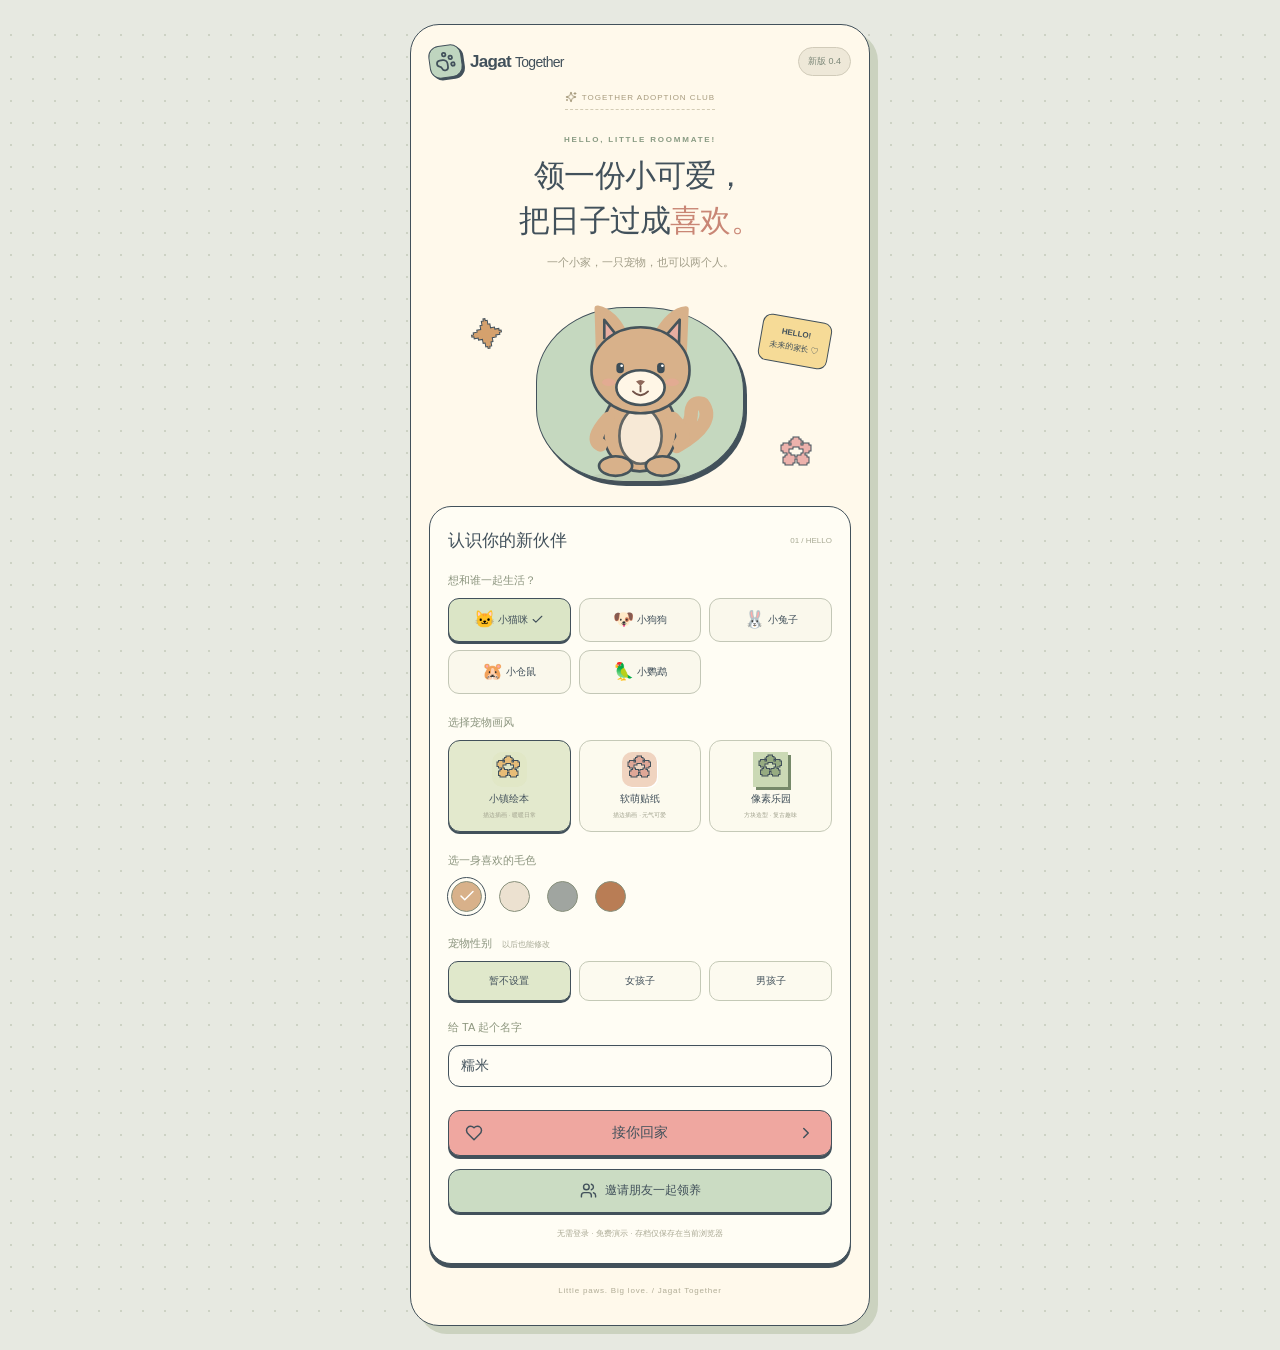
==== commit d91ddc93: "Add personalized adoption invitations with QR cards and original town-inspired art" ====
--- a/index.html
+++ b/index.html
@@ -1,3 +1,3 @@
-<!doctype html><html lang="zh-CN"><head><meta charset="UTF-8"/><meta name="viewport" content="width=device-width, initial-scale=1, viewport-fit=cover"/><meta name="theme-color" content="#f7f3e9"/><title>Jagat Together · 一起养只小家伙</title>  <script type="module" crossorigin src="./assets/index-B-VK57aZ.js"></script>
-  <link rel="stylesheet" crossorigin href="./assets/index-CYIPvmJ4.css">
+<!doctype html><html lang="zh-CN"><head><meta charset="UTF-8"/><meta name="viewport" content="width=device-width, initial-scale=1, viewport-fit=cover"/><meta name="theme-color" content="#f7f3e9"/><title>Jagat Together · 一起养只小家伙</title>  <script type="module" crossorigin src="./assets/index-BxYgaP-a.js"></script>
+  <link rel="stylesheet" crossorigin href="./assets/index-DD1QZK0q.css">
 </head><body><div id="root"></div></body></html>
--- a/assets/index-DD1QZK0q.css
+++ b/assets/index-DD1QZK0q.css
@@ -0,0 +1 @@
+:root{font-family:ui-rounded,Hiragino Maru Gothic ProN,-apple-system,BlinkMacSystemFont,Segoe UI,sans-serif;font-size:14px;color:#42515b;background:#e7e9e1;font-synthesis:none;--ink:#42515b;--paper:#fff9eb;--mint:#bfd5bf;--coral:#efa7a0;--yellow:#f3d78c;--muted:#8c958a}*{box-sizing:border-box}body{margin:0;background-image:radial-gradient(#cdd2c4 1px,transparent 1px);background-size:22px 22px}button,input,textarea{font:inherit}button,a,input,textarea{-webkit-tap-highlight-color:transparent}button{border:0;background:none;color:inherit;cursor:pointer;touch-action:manipulation}button:active{transform:translateY(2px);box-shadow:none!important}button:disabled{cursor:default;opacity:.45}button:focus-visible,a:focus-visible,input:focus-visible,textarea:focus-visible{outline:3px solid #a9bbc2;outline-offset:3px}button svg{flex-shrink:0}a{color:inherit}h1,h2,h3,p{margin:0}input,textarea{width:100%;min-width:0;border:1.7px solid var(--ink);border-radius:12px;padding:12px;background:#fffdf5;color:var(--ink);box-shadow:inset 0 2px #42515b08}textarea{resize:vertical}.shell{width:100%;max-width:460px;margin:auto;min-height:100dvh;background:var(--paper);padding:20px 18px 108px;position:relative;overflow:hidden}header{display:flex;justify-content:space-between;align-items:center;gap:7px;margin-bottom:22px}.brand{display:flex;align-items:center;gap:8px;font-size:17px;letter-spacing:-.7px;font-weight:800;padding:0;white-space:nowrap}.brand b{font-size:14px;font-weight:500}.brand i{font-style:normal;color:#d39377}.brand-paw{height:33px;width:33px;background:var(--mint);border:1.7px solid var(--ink);border-radius:11px;display:grid;place-items:center;transform:rotate(-8deg);box-shadow:2px 2px var(--ink)}.demo{font-size:9px;background:#eee8d8;border:1px solid #d1cbb9;padding:7px 9px;border-radius:18px;white-space:nowrap;color:#7d8879}.eyebrow{font-size:8px;letter-spacing:1.8px;font-weight:700;color:#899b83}h1{font-size:23px;font-weight:800;line-height:1.45;letter-spacing:-.8px}.heading{display:flex;justify-content:space-between;align-items:center;margin-bottom:15px}.heading h1{margin-top:5px}.heading-doodle{font-size:34px;color:#d5a268;line-height:1;transform:rotate(15deg);-webkit-text-stroke:1px var(--ink)}.invite-home-entry{display:flex;align-items:center;gap:10px;padding:11px 12px;width:100%;background:#f4c5b9;border:1.7px solid var(--ink);border-radius:17px;box-shadow:0 3px #42515b;margin-bottom:17px;text-align:left}.family-avatars{display:flex;padding-right:4px;flex-shrink:0}.family-avatars i{width:30px;height:30px;background:#fff4d7;border:1.5px solid var(--ink);border-radius:50%;font-size:11px;font-style:normal;display:grid;place-items:center;font-weight:600}.family-avatars i+i{margin-left:-8px;background:#cbdcc9;color:#687a70}.invite-home-entry b{font-size:12px;font-weight:700}.invite-home-entry p{font-size:8px;margin-top:4px;line-height:1.6;color:#937a6b}.invite-entry-arrow{width:25px;height:25px;border-radius:50%;display:grid;place-items:center;background:#fff4df;border:1px solid var(--ink);margin-left:auto;flex-shrink:0}.resources{display:flex;align-items:center;gap:12px;margin-bottom:14px;padding:9px 10px;border-radius:12px;background:#f2efdf;border:1px solid #d9d4c3;font-size:10px}.resources>span{display:flex;gap:4px;align-items:center;white-space:nowrap}.resources>span svg{color:#8fa47b}.resources>span:nth-child(2) svg{color:#bf9651}.resources b{font-size:13px;font-weight:700}.resources small{color:#9ba18d;font-size:8px}.resources button{font-size:9px;color:#a08659;display:flex;gap:4px;align-items:center;padding:0;margin-left:auto;min-height:24px}.room{height:334px;border-radius:21px;position:relative;overflow:hidden;background:#e8e3c8;border:2px solid var(--ink);box-shadow:0 4px var(--ink)}.room-illustration{position:absolute;top:0;right:0;bottom:0;left:0;width:100%;height:100%;display:block}.room-label{position:absolute;top:11px;left:12px;background:#fff9e9;border:1.3px solid var(--ink);font-size:9px;padding:5px 9px;border-radius:9px;z-index:2}.live-dot{display:inline-block;width:5px;height:5px;background:#91a982;border-radius:50%;margin-right:5px}.room-sticker{position:absolute;right:12px;top:10px;transform:rotate(8deg);font-size:6px;line-height:1.4;color:#9f7f60;background:#f6d792;border:1px solid var(--ink);border-radius:6px;padding:5px;text-align:center}.pet-speech{position:absolute;top:45px;left:52px;right:52px;padding:7px 6px;background:#fffdf0f5;border:1.2px solid var(--ink);border-radius:12px;font-size:9px;text-align:center;line-height:1.5;z-index:3;color:#738466}.pet-speech:after{content:"";position:absolute;bottom:-5px;left:49%;height:7px;width:7px;background:#fffdf0;border-right:1.2px solid var(--ink);border-bottom:1.2px solid var(--ink);transform:rotate(45deg)}.pet-companion{position:absolute;bottom:26px;left:50%;transform:translate(-50%);width:174px;z-index:4}.room-pet{display:block;width:100%;padding:0;position:relative}.room-pet:active{transform:scale(.98)}.head-growth{position:absolute;top:-21px;left:50%;transform:translate(-50%);display:flex;align-items:center;gap:4px;font-size:9px;color:#799269;background:#fff8dc;border:1.3px solid var(--ink);padding:4px 8px;border-radius:15px;white-space:nowrap;z-index:4}.head-growth b{font-size:12px}.head-growth span{font-size:8px;color:#a09b7c}.room-caption{position:absolute;bottom:7px;left:0;right:0;text-align:center;color:#aa8e68;font-size:8px;z-index:5}.sleep{position:absolute;right:12px;top:177px;width:31px;height:31px;border-radius:50%;display:grid;place-items:center;background:#fff8e8;border:1.3px solid var(--ink);padding:0;color:#8b9b7b;z-index:5}.pet{display:block;width:100%;overflow:visible;transform-origin:50% 85%;animation:breathe 4s ease-in-out infinite}.pet-shadow{opacity:.08}.art-sticker{filter:drop-shadow(2px 0 white) drop-shadow(-2px 0 white) drop-shadow(0 2px white) drop-shadow(0 -2px white)}.art-pixel{shape-rendering:crispEdges}.pet-touch{animation:none}.pet-touch .pet-body{animation:snuggle 1s ease-in-out infinite;transform-origin:120px 230px}.petting-hand{animation:petting .8s ease-in-out infinite;transform-origin:123px 44px}.floating-hearts{animation:hearts 1.6s ease-out infinite}.pet-play{animation:none}.pet-play .pet-body{animation:play-hop .8s ease-in-out infinite;transform-origin:120px 260px}.pet-play .pet-paws{animation:paws .8s ease-in-out infinite;transform-origin:120px 180px}.play-ball{animation:ball 1.2s ease-in-out infinite;transform-origin:188px 252px}.play-sparkles{animation:twinkle .7s ease-in-out infinite}.pet-eat{animation:none}.pet-eat .pet-body{animation:meal .65s ease-in-out infinite;transform-origin:120px 260px}.food-bites{animation:bites .8s ease-out infinite}.chewing-mouth{animation:chew .4s ease-in-out infinite;transform-origin:120px 155px}.pet-sleep{animation:none}.pet-sleep .pet-body{transform:translateY(10px) scaleY(.94);transform-origin:120px 260px}.pet-info{display:flex;flex-wrap:wrap;align-items:center;justify-content:space-between;padding:16px 2px 0}.pet-info h2{font-size:21px;font-weight:800}.pet-info h2 span{margin-left:8px;font-size:9px;border:1px solid #b7c6a9;background:#e8edcf;color:#82936a;padding:3px 8px;border-radius:15px;vertical-align:middle;font-weight:500}.pet-info .pet-mini-description{font-size:8px;color:#959f90;margin-top:5px}.profile-edit{font-size:9px;display:flex;align-items:center;gap:3px;padding:8px 9px;border:1px solid #d3d8c5;background:#eef0df;border-radius:11px;min-height:36px;color:#879673}.progress{width:100%;height:5px;border:1px solid #bdc4b2;background:#eee9d6;border-radius:6px;margin-top:11px;overflow:hidden}.progress i{display:block;height:100%;min-width:3px;border-radius:6px;background:#a7bc91;transition:width .5s}.growth-caption{width:100%;font-size:8px;color:#9ca18b;margin-top:5px;display:flex;justify-content:space-between}.care-actions{display:grid;grid-template-columns:repeat(3,minmax(0,1fr));gap:10px;margin-top:16px}.care-actions button{border:1.7px solid var(--ink);border-radius:17px;background:#fffdf4;box-shadow:0 3px var(--ink);display:flex;align-items:center;flex-direction:column;gap:6px;padding:10px 3px}.action-icon{height:37px;width:42px;display:grid;place-items:center;border-radius:13px;transform:rotate(-5deg);border:1.3px solid var(--ink)}.action-icon svg{height:20px;stroke-width:1.7px}.orange{background:#f6d98f;color:#99733e}.pink{background:#edb5ae;color:#9b6961}.green{background:#c5d9b7;color:#7b9369}.care-actions b{font-size:12px;font-weight:700}.care-actions small{font-size:8px;color:#9a9e8f}.share-entry{display:flex;align-items:center;gap:10px;text-align:left;width:100%;padding:13px 12px;border:1.5px dashed #b8beaa;border-radius:15px;background:#f2efde;margin-top:19px}.share-entry-icon{display:grid;place-items:center;flex-shrink:0;height:34px;width:34px;border:1.2px solid var(--ink);border-radius:11px;color:#8fa17a;background:#cfdbbf;transform:rotate(-6deg)}.share-entry b{font-size:11px}.share-entry p{font-size:8px;color:#a29e88;margin-top:4px}.share-entry>svg{margin-left:auto;color:#a3a68e}.home-small-links{display:flex;justify-content:space-between;gap:6px;margin-top:15px}.home-small-links button{font-size:9px;min-height:36px;display:flex;align-items:center;gap:5px;color:#8e9b7f;text-decoration:underline;text-underline-offset:4px}.daily-note{display:flex;align-items:center;justify-content:center;gap:9px;color:#a0a18a;font-size:9px;line-height:1.8;margin-top:16px}.daily-note small{font-size:7px}.daily-note>svg{color:#bba58e;flex-shrink:0}footer{text-align:center;font-size:8px;letter-spacing:.8px;color:#b0ac96;margin-top:22px}nav{position:fixed;bottom:0;left:50%;transform:translate(-50%);width:min(100%,460px);display:flex;justify-content:space-around;background:#fffaf0f7;border-top:1.7px solid var(--ink);padding:10px 15px max(12px,env(safe-area-inset-bottom));-webkit-backdrop-filter:blur(14px);backdrop-filter:blur(14px);z-index:10}nav button{min-width:74px;display:flex;flex-direction:column;align-items:center;gap:4px;font-size:9px;color:#a8ac9d;position:relative;padding:2px}nav button svg{height:21px;stroke-width:1.7px}nav button.active{color:#566f5c}nav button.active:before{content:"";position:absolute;top:-4px;width:48px;height:31px;z-index:-1;border-radius:12px;background:#dce5c9}nav i{display:none}.primary{display:flex;align-items:center;justify-content:center;gap:7px;background:var(--coral);color:var(--ink);border:1.7px solid var(--ink);border-radius:12px;padding:13px 16px;min-height:44px;box-shadow:0 3px var(--ink);font-size:12px;font-weight:700}.text-button{display:block;min-height:36px;text-decoration:underline;text-underline-offset:4px;margin:12px auto 0;font-size:10px;color:#9a9e88}.adoption{padding-bottom:30px}.adoption-release{text-align:center;margin-top:-4px}.adoption-release span{display:inline-flex;align-items:center;gap:5px;font-size:8px;color:#a79b7e;letter-spacing:1px;border-bottom:1px dashed #d3ccb5;padding-bottom:6px}.intro{text-align:center;margin-top:19px}.intro h1{font-size:31px;line-height:1.45;margin-top:9px}.intro h1>span{color:#c98675}.intro p{font-size:11px;color:#a19d88;margin-top:11px}.adopt-preview{height:230px;position:relative;display:grid;place-items:center}.adopt-preview .pet{position:relative;width:181px;z-index:2}.halo{position:absolute;bottom:18px;width:208px;height:175px;background:#c5d8bf;border:1.7px solid var(--ink);border-radius:43% 48% 42% 42%;box-shadow:3px 4px #42515b}.hello-sticker{position:absolute;right:21px;top:48px;transform:rotate(10deg);z-index:3;background:#f6db97;border:1.5px solid var(--ink);border-radius:9px;text-align:center;padding:8px 9px;font-size:8px;font-weight:700;line-height:1.8}.adopt-spark{position:absolute;left:43px;top:47px;color:#d5a16d;font-size:32px;-webkit-text-stroke:1px var(--ink);transform:rotate(-10deg)}.adopt-flower{position:absolute;right:38px;bottom:27px;color:#edb2ac;font-size:32px;-webkit-text-stroke:1px var(--ink);z-index:3}.adopt-card{padding:22px 18px;border:1.7px solid var(--ink);border-radius:22px;background:#fffdf4;box-shadow:0 4px var(--ink);margin-top:6px}.adopt-card h2{font-size:17px;display:flex;align-items:center;justify-content:space-between}.adopt-card h2 span{font-size:8px;color:#a9ab95;font-weight:500}.adopt-card label,.profile-modal label{font-size:11px;display:block;color:#8e977f;margin:19px 0 10px}fieldset{padding:0;border:0;margin:21px 0 0;min-width:0}legend{font-size:11px;color:#8c957f;padding:0;margin-bottom:10px}legend>span{font-size:8px;margin-left:7px;color:#a8aa96}.species-grid{display:grid;grid-template-columns:repeat(3,minmax(0,1fr));gap:8px}.species-grid button{min-height:44px;display:flex;align-items:center;justify-content:center;gap:3px;font-size:10px;border:1.3px solid #c3c7b6;background:#faf8ec;border-radius:11px;padding:8px 2px}.species-grid button>span{font-size:17px}.species-grid button.chosen{border-color:var(--ink);background:#dbe5c6;box-shadow:0 2px var(--ink)}.style-options{display:grid;grid-template-columns:repeat(3,minmax(0,1fr));gap:8px}.style-options button{display:flex;align-items:center;flex-direction:column;gap:5px;padding:11px 3px;border:1.3px solid #c5c9b7;border-radius:12px;background:#fcfaee;min-width:0}.style-options .chosen{border-color:var(--ink);background:#e3e9cd;box-shadow:0 2px var(--ink)}.style-options b{font-size:10px}.style-options small{font-size:6px;color:#a0a18d;white-space:nowrap}.style-swatch{font-size:24px;-webkit-text-stroke:1px var(--ink);color:#e7bc77;background:#e1e7c6;width:35px;height:35px;display:grid;place-items:center;border-radius:10px}.style-swatch.sticker{background:#f0d4c0;color:#dfa797;filter:drop-shadow(1px 1px white)}.style-swatch.pixel{border-radius:0;font-family:monospace;background:#cbd9b5;color:#96ab81;box-shadow:3px 3px #76896a}.colors{display:flex;gap:17px;padding:3px}.colors button{width:31px;height:31px;display:grid;place-items:center;border:1.2px solid #89917d;border-radius:50%;color:#fff}.colors button[aria-pressed=true]{outline:1px solid var(--ink);outline-offset:3px}.gender-options{display:flex;gap:8px}.gender-options button{flex:1;border:1.2px solid #c4c9b6;border-radius:10px;background:#fcfaef;min-height:40px;font-size:10px}.gender-options .chosen{border-color:var(--ink);background:#e0e8cb;box-shadow:0 2px var(--ink)}.adopt-button{width:100%;margin-top:23px;font-size:14px}.adopt-button svg:first-child{margin-right:auto}.adopt-button svg:last-child{margin-left:auto}.adopt-with-friend{display:flex;align-items:center;justify-content:center;gap:8px;width:100%;border:1.5px solid var(--ink);border-radius:12px;min-height:44px;margin-top:13px;background:#cbdcc3;font-size:12px;font-weight:500;box-shadow:0 2px var(--ink)}.fine{font-size:8px;text-align:center;color:#aaa994;margin-top:14px;line-height:1.8}.overlay{position:fixed;top:0;right:0;bottom:0;left:0;background:#33424a59;-webkit-backdrop-filter:blur(4px);backdrop-filter:blur(4px);display:flex;align-items:center;justify-content:center;padding:18px;z-index:40}.modal{position:relative;width:100%;max-width:385px;max-height:88dvh;overflow:auto;background:var(--paper);border:2px solid var(--ink);border-radius:25px;padding:26px;box-shadow:0 6px var(--ink)}.close{position:absolute;right:11px;top:11px;padding:5px;z-index:2}.close svg{height:20px}.modal h2{font-size:23px;font-weight:800;margin:9px 0 16px;line-height:1.4}.modal>p{font-size:11px;color:#909b87;line-height:1.9;margin:9px 0}.modal h3{font-size:13px;margin-top:20px}.modal ul{font-size:10px;color:#929c87;line-height:2;padding-left:16px}.modal>.primary{width:100%;margin-top:18px}.profile-modal{padding:23px}.profile-modal h2{margin-bottom:7px}.profile-modal>p{font-size:9px;margin:0}.profile-preview{height:120px;display:grid;place-items:center;background:#e4e9d1;border:1.3px solid #bcc8ad;border-radius:15px;margin-top:13px}.profile-preview .pet{width:auto;height:114px;animation:none}.profile-modal fieldset{margin-top:17px}.profile-buttons{position:sticky;bottom:-23px;background:var(--paper);padding:10px 0 4px;display:flex;gap:10px;margin-top:19px}.profile-buttons>button:first-child{flex:1;font-size:12px;min-height:44px}.profile-buttons>.primary{flex:2}.save-warning{padding:12px;margin-top:17px;border:1px solid #c7967c;border-radius:11px;background:#f5d5c1;font-size:10px}.toast{position:fixed;left:50%;transform:translate(-50%);bottom:95px;border:1px solid #fff8e677;background:#42515bf0;color:#fff8e9;padding:12px 16px;border-radius:13px;font-size:11px;max-width:calc(100% - 30px);width:max-content;z-index:60;line-height:1.7;box-shadow:0 5px 20px #31454822;animation:appear .2s ease-out}.shop-title{display:flex;justify-content:space-between;align-items:center;gap:5px;margin:22px 0 16px}.shop-title h2{font-size:17px}.shop-title>span{font-size:8px;color:#a1a18c}.tabs{display:flex;gap:8px;margin-bottom:16px}.tabs button{border:1.3px solid #c4ccb5;background:#e9edd8;color:#99a083;border-radius:13px;padding:8px 20px;font-size:11px;min-height:37px}.tabs .active{border-color:var(--ink);background:#b9d1b3;color:#536f5c;box-shadow:0 2px var(--ink)}.showcase{height:290px;border:1.7px solid var(--ink);border-radius:22px;position:relative;overflow:hidden;box-shadow:0 3px var(--ink)}.showcase-label{position:absolute;left:16px;top:15px;font-size:10px;color:#8e957e;letter-spacing:1px}.showcase-label span{margin-left:5px}.display-pet{position:absolute;left:50%;transform:translate(-50%);bottom:27px;width:184px;z-index:2}.preview-tag{position:absolute;bottom:11px;left:50%;transform:translate(-50%);padding:5px 11px;border:1px solid #d8dbc1;border-radius:12px;background:#fffaefbb;font-size:9px;color:#8e977d;white-space:nowrap;z-index:3}.preview-rug{position:absolute;bottom:38px;left:50%;transform:translate(-50%);height:62px;width:240px;border-radius:50%;border:1.3px solid var(--ink)}.preview-decor{position:absolute;bottom:72px;left:18px;font-size:50px}.preview-bed{position:absolute;bottom:72px;right:12px;width:76px;height:34px;border-radius:50%;border:1.7px solid var(--ink);box-shadow:inset 0 0 0 7px #fff6}.items{display:grid;grid-template-columns:repeat(3,minmax(0,1fr));gap:10px}.item{min-width:0;padding:0;text-align:left}.item-visual{position:relative;height:102px;border:1.5px solid #b7bfaa;border-radius:15px;display:grid;place-items:center}.item-visual>span{font-size:38px}.item.selected .item-visual{border:2px solid var(--ink);box-shadow:0 3px var(--ink)}.item-visual em{position:absolute;bottom:6px;right:5px;display:flex;align-items:center;gap:2px;font-size:7px;font-style:normal;color:#849473;background:#fff9;padding:3px 5px;border-radius:7px}.item>b{display:block;font-size:11px;margin:9px 0 4px 3px}.item>small{display:flex;gap:3px;align-items:center;font-size:8px;color:#a59a79;margin-left:3px}.selection{display:flex;align-items:center;justify-content:space-between;gap:7px;padding:13px;background:#e5e9cf;border:1px solid #c1c9ae;border-radius:15px;margin-top:22px}.selection b{font-size:12px}.selection small{display:block;font-size:8px;color:#95a07f;margin-top:5px}.selection .primary{font-size:11px;padding:11px}.shop-hint{font-size:10px;color:#a0a28b;text-align:center;margin-top:24px}.wardrobe .shop-title{margin:7px 0 16px}.wardrobe-layout{display:grid;grid-template-columns:minmax(0,1fr) minmax(135px,.9fr);gap:12px}.wardrobe-mirror{min-height:412px;position:relative;min-width:0;background:#edc9af;border:1.8px solid var(--ink);border-radius:60px 60px 17px 17px;overflow:hidden;box-shadow:0 4px var(--ink)}.mirror-caption{position:absolute;top:36px;width:100%;text-align:center;font-size:7px;color:#ad8e76;letter-spacing:.5px;z-index:2}.mirror-arch{position:absolute;top:65px;right:12px;bottom:77px;left:12px;background:#fbf4df;border:1.5px solid var(--ink);border-radius:80px 80px 8px 8px;box-shadow:inset 0 0 0 5px #edd9b6}.mirror-pet{position:absolute;bottom:101px;width:100%;left:0;padding:0 4px;z-index:2}.mirror-plinth{position:absolute;bottom:93px;left:9%;right:9%;height:24px;border-radius:50%;background:#c1d2ad;border:1.4px solid var(--ink);box-shadow:0 6px #afbe99}.mirror-name{position:absolute;bottom:60px;left:0;width:100%;text-align:center;font-size:14px;letter-spacing:2px;padding:0 9px;text-overflow:ellipsis;white-space:nowrap;overflow:hidden;color:#8e8068}.fitting-status{position:absolute;bottom:25px;width:100%;text-align:center;font-size:8px;color:#9f8a70}.fitting-status.unsaved{color:#ab725a}.wardrobe-products{min-width:0}.wardrobe-products .tabs{display:grid;grid-template-columns:1fr 1fr;gap:6px;margin:0 0 10px}.wardrobe-products .tabs button{padding:9px 0;min-height:39px}.wardrobe-list{display:flex;flex-direction:column;gap:8px}.wardrobe-product{position:relative;display:flex;align-items:center;gap:6px;width:100%;min-height:92px;border:1.3px solid #b6c1aa;border-radius:13px;padding:10px 7px;text-align:left;background:#fffdf2}.wardrobe-product.selected{background:#dfebcf;border:1.8px solid var(--ink);box-shadow:0 2px var(--ink)}.garment-art{flex:0 0 38px;width:38px}.garment-art svg{display:block;width:100%;overflow:visible;filter:drop-shadow(0 1px #7d877422)}.wardrobe-product b{font-size:10px;display:block}.wardrobe-product small{display:flex;align-items:center;gap:2px;font-size:8px;color:#a59e83;white-space:nowrap;margin-top:6px}.product-check{position:absolute;top:5px;right:5px;color:#719367}.wardrobe-none{display:flex;align-items:center;justify-content:center;gap:5px;min-height:43px;border:1px dashed #bfc6ac;background:#eff1dd;border-radius:12px;font-size:10px;color:#919b7b}.wardrobe-none.selected{background:#dce6c5;border-color:var(--ink)}.wardrobe-confirm{display:flex;align-items:center;justify-content:space-between;gap:9px;padding:14px 11px;border-radius:15px;border:1.3px solid #bdc9ac;background:#e4ebd3;margin-top:21px}.wardrobe-confirm b{font-size:12px;display:block}.wardrobe-confirm p{font-size:8px;color:#97a17f;line-height:1.7;margin-top:6px}.wardrobe-confirm .primary{padding:12px 10px;font-size:11px;white-space:nowrap}.wardrobe-note{display:flex;align-items:center;justify-content:space-between;gap:5px;margin-top:12px}.wardrobe-note p{font-size:8px;color:#a8ab92;line-height:1.7}.wardrobe-note button{font-size:9px;display:flex;align-items:center;gap:3px;min-height:35px;white-space:nowrap;color:#94a17e;padding:3px}.share-look{display:flex;align-items:center;justify-content:center;gap:7px;border:1.3px dashed #aebca0;border-radius:13px;padding:12px;width:100%;font-size:11px;color:#8b9a75;background:#eef2de;margin-top:15px;min-height:43px}.share-modal{padding:24px}.share-modal h2{margin-bottom:7px}.share-modal>p{font-size:10px}.share-source{position:absolute;visibility:hidden;pointer-events:none;width:240px;height:290px;overflow:hidden}.share-image{margin:15px auto;max-width:235px;min-height:150px;overflow:hidden;border:1px solid #e0dcc8;border-radius:14px;box-shadow:0 4px 14px #48563812}.share-image img{display:block;width:100%;height:auto}.share-image>p{padding:35px 15px;text-align:center;font-size:10px;color:#949d85}.share-actions,.invite-share-actions{display:grid;grid-template-columns:repeat(3,minmax(0,1fr));gap:7px}.share-actions button,.invite-share-actions button{display:flex;align-items:center;justify-content:center;flex-direction:column;gap:6px;border:1.2px solid #aebaa1;background:#e9efdb;border-radius:11px;min-height:58px;font-size:10px;padding:7px 1px;color:#839675}.share-actions .primary,.invite-share-actions .primary{width:auto;margin:0;border:1.5px solid var(--ink);background:#efb2a5;color:var(--ink);box-shadow:0 2px var(--ink)}.share-link-label{display:block;font-size:8px;color:#9ba38a;margin:14px 0 7px;line-height:1.8}.share-modal input{font-size:9px;padding:10px}.share-modal .share-boundary{font-size:8px;color:#aaa995;line-height:1.8;margin-top:12px}.share-overlay{z-index:43}.invite-overlay{z-index:42}.invite-modal{padding:25px}.invite-modal h2{font-size:23px;margin-bottom:7px}.invite-modal>p{font-size:10px;margin-bottom:14px}.invite-ticket{height:255px;position:relative;overflow:hidden;border:1.7px solid var(--ink);background:#e4ebd3;border-radius:18px;text-align:center;margin:18px 0}.ticket-stamp{position:absolute;left:11px;top:12px;font-size:7px;line-height:1.8;color:#90a080;transform:rotate(-7deg)}.ticket-pet{height:198px;display:flex;align-items:center;justify-content:center;padding-top:7px}.ticket-pet .pet{width:155px}.invite-ticket>b{font-size:12px}.ticket-dots{display:block;color:#d3a376;font-size:13px;margin-top:7px}.invite-form label{display:block;font-size:10px;color:#8b977e;margin:14px 0 8px}.invite-form input{font-size:12px}.generate-invite{width:100%;margin-top:22px}.generated-invite{margin:18px auto;max-width:245px;min-height:150px;border-radius:12px;overflow:hidden;box-shadow:0 3px 13px #67784d18}.generated-invite img{display:block;width:100%;height:auto}.invite-generating{text-align:center;padding:45px 12px;font-size:10px;line-height:1.8;color:#95a184}.invite-modal textarea{font-size:8px;line-height:1.8;color:#87947b;padding:9px;border-color:#c6cfb4}.invite-tools{display:flex;justify-content:space-between;align-items:center;gap:8px;font-size:9px;color:#8f9e79;margin-top:8px}.invite-tools a{display:flex;align-items:center;gap:4px;text-decoration:none;min-height:36px}.invite-tools button{font-size:9px;text-decoration:underline;min-height:36px}.invite-demo-note{display:flex;gap:7px;align-items:flex-start;font-size:8px!important;color:#a4a88f!important;line-height:1.9!important;margin-top:16px!important}.invite-demo-note svg{flex-shrink:0;margin-top:2px}.invite-landing{padding-bottom:35px}.invite-landing header .brand{font-size:15px;gap:3px}.invite-landing header .brand b{font-size:12px}.back-home{display:flex;align-items:center;gap:4px;font-size:10px;color:#8e9c81;padding:0;min-height:32px}.invitation-kicker{text-align:center;font-size:8px;letter-spacing:1.4px;color:#b09070;margin-top:20px}.invite-landing h1{text-align:center;font-size:29px;margin-top:17px;line-height:1.5}.invitation-from{text-align:center;font-size:12px;color:#9ca28b;margin-top:13px}.landing-pet{height:268px;position:relative;display:flex;align-items:center;justify-content:center;margin-top:25px;background:#d8e5c9;border:1.8px solid var(--ink);border-radius:100px 100px 22px 22px;box-shadow:0 4px var(--ink)}.landing-pet .pet{width:188px;margin-bottom:25px}.pet-name-tag{position:absolute;bottom:16px;font-size:11px;border:1px solid var(--ink);background:#fff6db;border-radius:9px;padding:7px 12px}.landing-spark{position:absolute;left:35px;top:43px;font-size:32px;color:#dca56f;-webkit-text-stroke:1px var(--ink)}.landing-flower{position:absolute;right:24px;bottom:66px;font-size:35px;color:#e5aaa2;-webkit-text-stroke:1px var(--ink)}.invitation-family{display:flex;align-items:center;justify-content:center;gap:20px;margin-top:26px;color:#d69a88}.invitation-family>span{display:grid;place-items:center;height:45px;width:45px;font-weight:700;font-size:16px;border:1.7px solid var(--ink);border-radius:50%;background:#efd5ab;color:#9b8062}.invitation-family>span:last-child{background:#d6dfc0;color:#8da170}.invite-promises{text-align:center;margin-top:18px}.invite-promises h2{font-size:19px}.invite-promises p{font-size:11px;color:#a0a58e;line-height:1.9;margin-top:10px}.accept-invite{width:100%;margin-top:25px}.invite-accepted,.invite-expired{margin-top:23px;padding:17px;border:1.5px solid #afc09f;border-radius:15px;background:#e1ebd2;text-align:center}.invite-accepted>b{display:flex;align-items:center;justify-content:center;gap:6px;color:#849d71;font-size:14px}.invite-accepted p,.invite-expired p{font-size:10px;color:#9aa587;margin-top:9px}.invite-accepted .primary,.invite-expired .primary{width:100%;margin-top:16px}.invalid-invite{text-align:center;margin-top:70px}.invalid-invite>span{font-size:66px;color:#b8c9aa}.invalid-invite h1{font-size:24px}.invalid-invite p{font-size:12px;color:#9da58b;line-height:1.9;margin:15px 0 25px}.invalid-invite .primary{width:100%}.style-pixel .room,.style-pixel .showcase,.style-pixel .wardrobe-mirror{border-radius:13px}.style-pixel .mirror-arch{border-radius:10px}.style-pixel .head-growth,.style-pixel .pet-speech{border-radius:5px}.style-sticker .room{border-width:3px;border-color:#fff9ed;outline:1.7px solid var(--ink)}@keyframes breathe{50%{transform:scale(1.018,1.012)}}@keyframes snuggle{50%{transform:rotate(-5deg) translateY(3px)}}@keyframes petting{50%{transform:translate(-8px,9px) rotate(-8deg)}}@keyframes hearts{0%{opacity:0;transform:translateY(8px)}40%{opacity:1}to{opacity:0;transform:translateY(-14px)}}@keyframes play-hop{25%{transform:translate(-5px,-10px) rotate(-4deg)}75%{transform:translate(4px,-4px) rotate(4deg)}}@keyframes paws{50%{transform:rotate(-8deg)}}@keyframes ball{25%{transform:translate(-35px,-33px) rotate(-80deg)}75%{transform:translate(4px,-8px) rotate(45deg)}}@keyframes twinkle{50%{opacity:.35}}@keyframes meal{50%{transform:translateY(6px) rotate(-3deg)}}@keyframes bites{0%{opacity:1;transform:translateY(0)}to{opacity:0;transform:translateY(-47px)}}@keyframes chew{50%{transform:scaleY(.45)}}@keyframes appear{0%{opacity:0;bottom:87px}}@media(min-width:600px){.shell{margin:24px auto;border:1.7px solid var(--ink);border-radius:29px;min-height:calc(100dvh - 48px);box-shadow:8px 8px #cbd2bf}nav{border-radius:20px 20px 0 0}}@media(max-width:350px){.shell{padding-inline:13px}.brand{font-size:15px;gap:6px}.brand b{font-size:12px}.brand-paw{height:29px;width:29px}.demo{font-size:8px;padding:6px 8px}.heading h1{font-size:20px}.heading-doodle{font-size:27px}.invite-home-entry{padding:10px;gap:8px}.invite-home-entry b{font-size:11px}.invite-home-entry p{font-size:7px}.family-avatars i{height:26px;width:26px}.resources{gap:8px;padding:8px}.resources>span{gap:3px;font-size:9px}.resources small{display:none}.resources b{font-size:12px}.room{height:321px}.pet-companion{width:164px;bottom:24px}.pet-speech{left:35px;right:35px;font-size:8px;top:43px}.room-sticker{font-size:5px}.wardrobe-layout{gap:9px;grid-template-columns:minmax(0,1fr) 135px}.mirror-arch{inset-inline:9px}.mirror-caption{font-size:6px}.wardrobe-confirm{padding:12px 8px;gap:6px}.wardrobe-confirm b{font-size:11px}.wardrobe-confirm p{font-size:7px}.wardrobe-confirm .primary{padding:11px 8px;font-size:10px;gap:4px}.shop-title>span{font-size:7px}.tabs button{padding:8px 16px}.intro h1{font-size:28px}.hello-sticker{right:5px;top:40px}.adopt-spark{left:21px}.adopt-flower{right:16px}.adopt-card{padding:20px 13px}.species-grid button{font-size:9px}.style-options small{font-size:6px}.modal{padding:21px}.profile-buttons{bottom:-21px}.invite-modal h2{font-size:21px}.invite-landing h1{font-size:25px}.invite-landing header .brand{font-size:13px}.invite-landing header .brand b{font-size:10px}.invite-landing header .demo{font-size:7px}.home-small-links button{font-size:8px}.item-visual{height:91px}}@media(prefers-reduced-motion:reduce){*,*:before,*:after{animation:none!important;transition:none!important;scroll-behavior:auto!important}.pet-body,.petting-hand,.play-ball,.food-bites{transform:none!important}}.town-shell header{margin-bottom:16px}.town-shell .heading{margin-bottom:12px}.invite-home-entry{padding-block:10px;margin-bottom:15px}.town-shell .resources{padding-block:8px;margin-bottom:12px}.town-room{height:320px}.town-room .pet-companion{width:164px}.town-room .pet-speech{top:43px}.town-shell .pet-info{padding-top:13px}.town-shell .progress{margin-top:8px}.town-shell .care-actions button{padding-block:8px;gap:5px}.town-shell .action-icon{height:34px}.invite-demo-note{font-size:9px!important}@media(max-width:600px){input,textarea,.invite-form input,.share-modal input,.invite-modal textarea{font-size:16px}}
